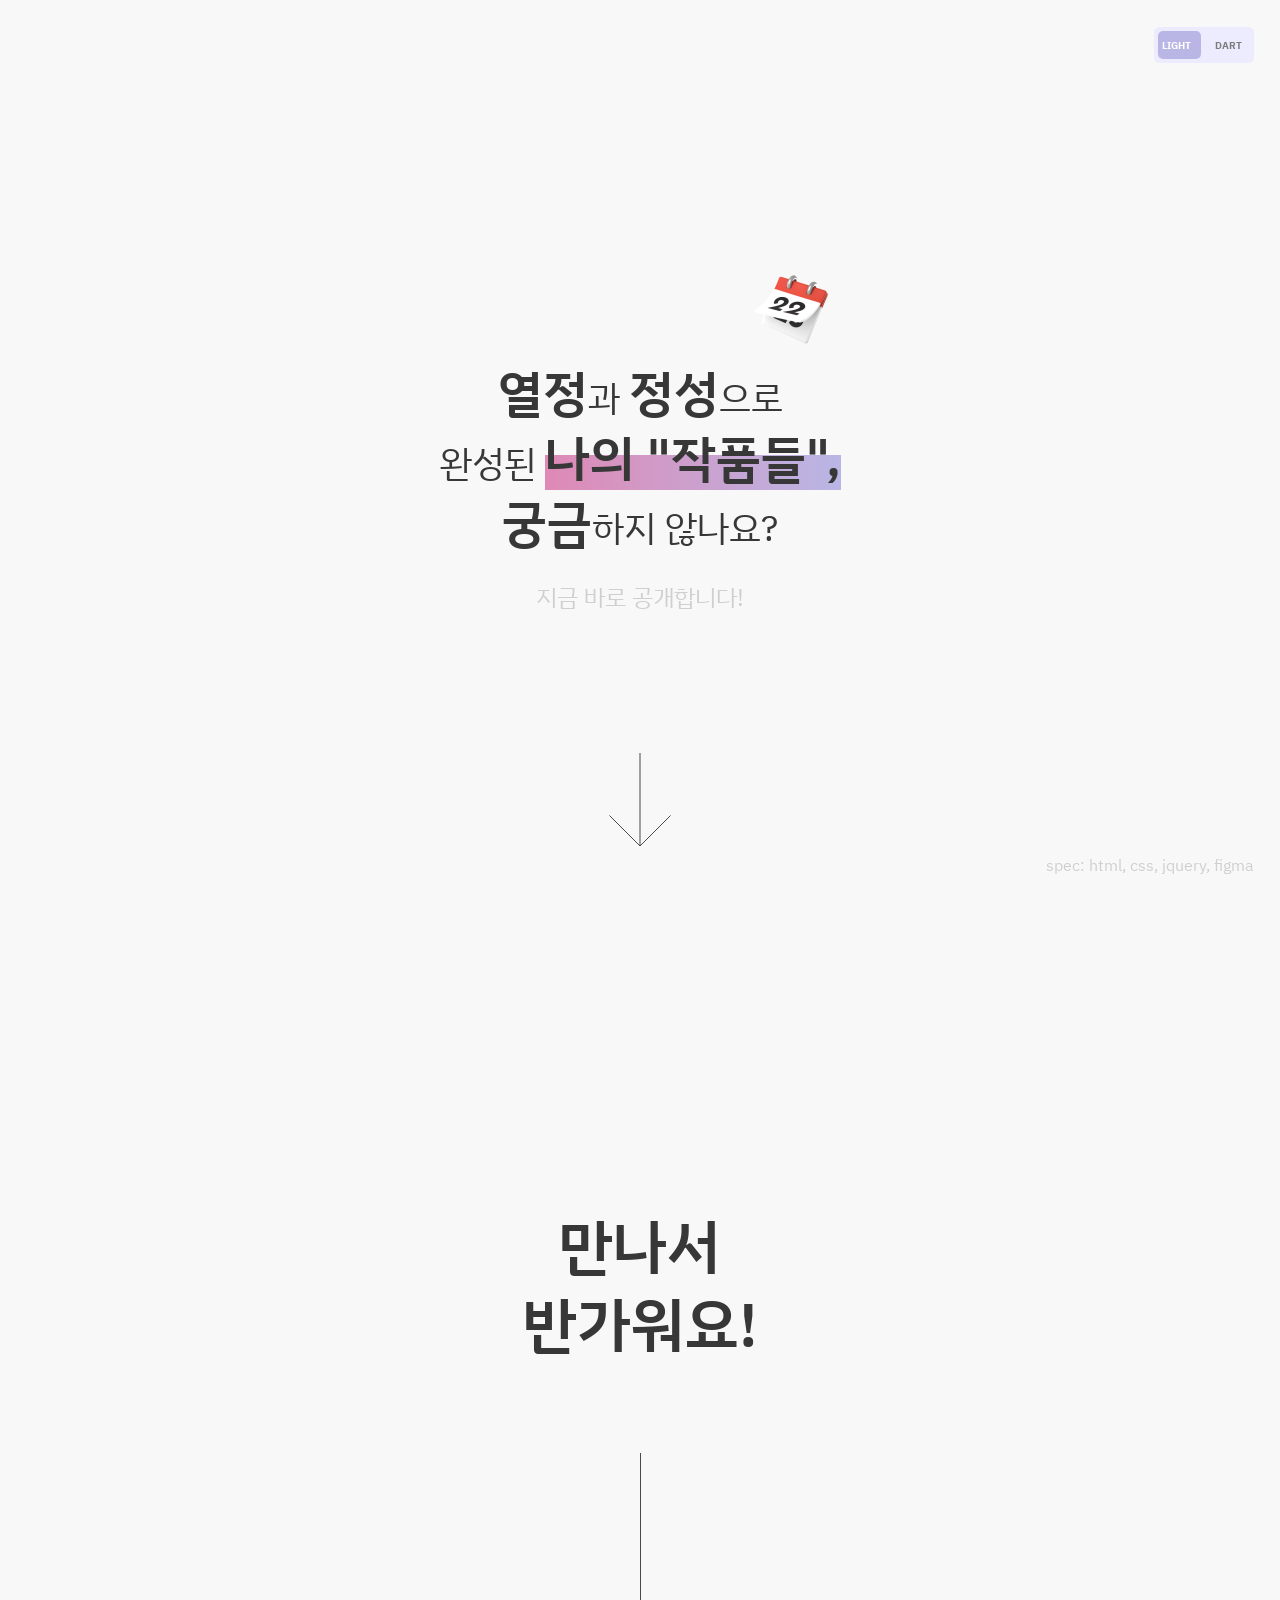
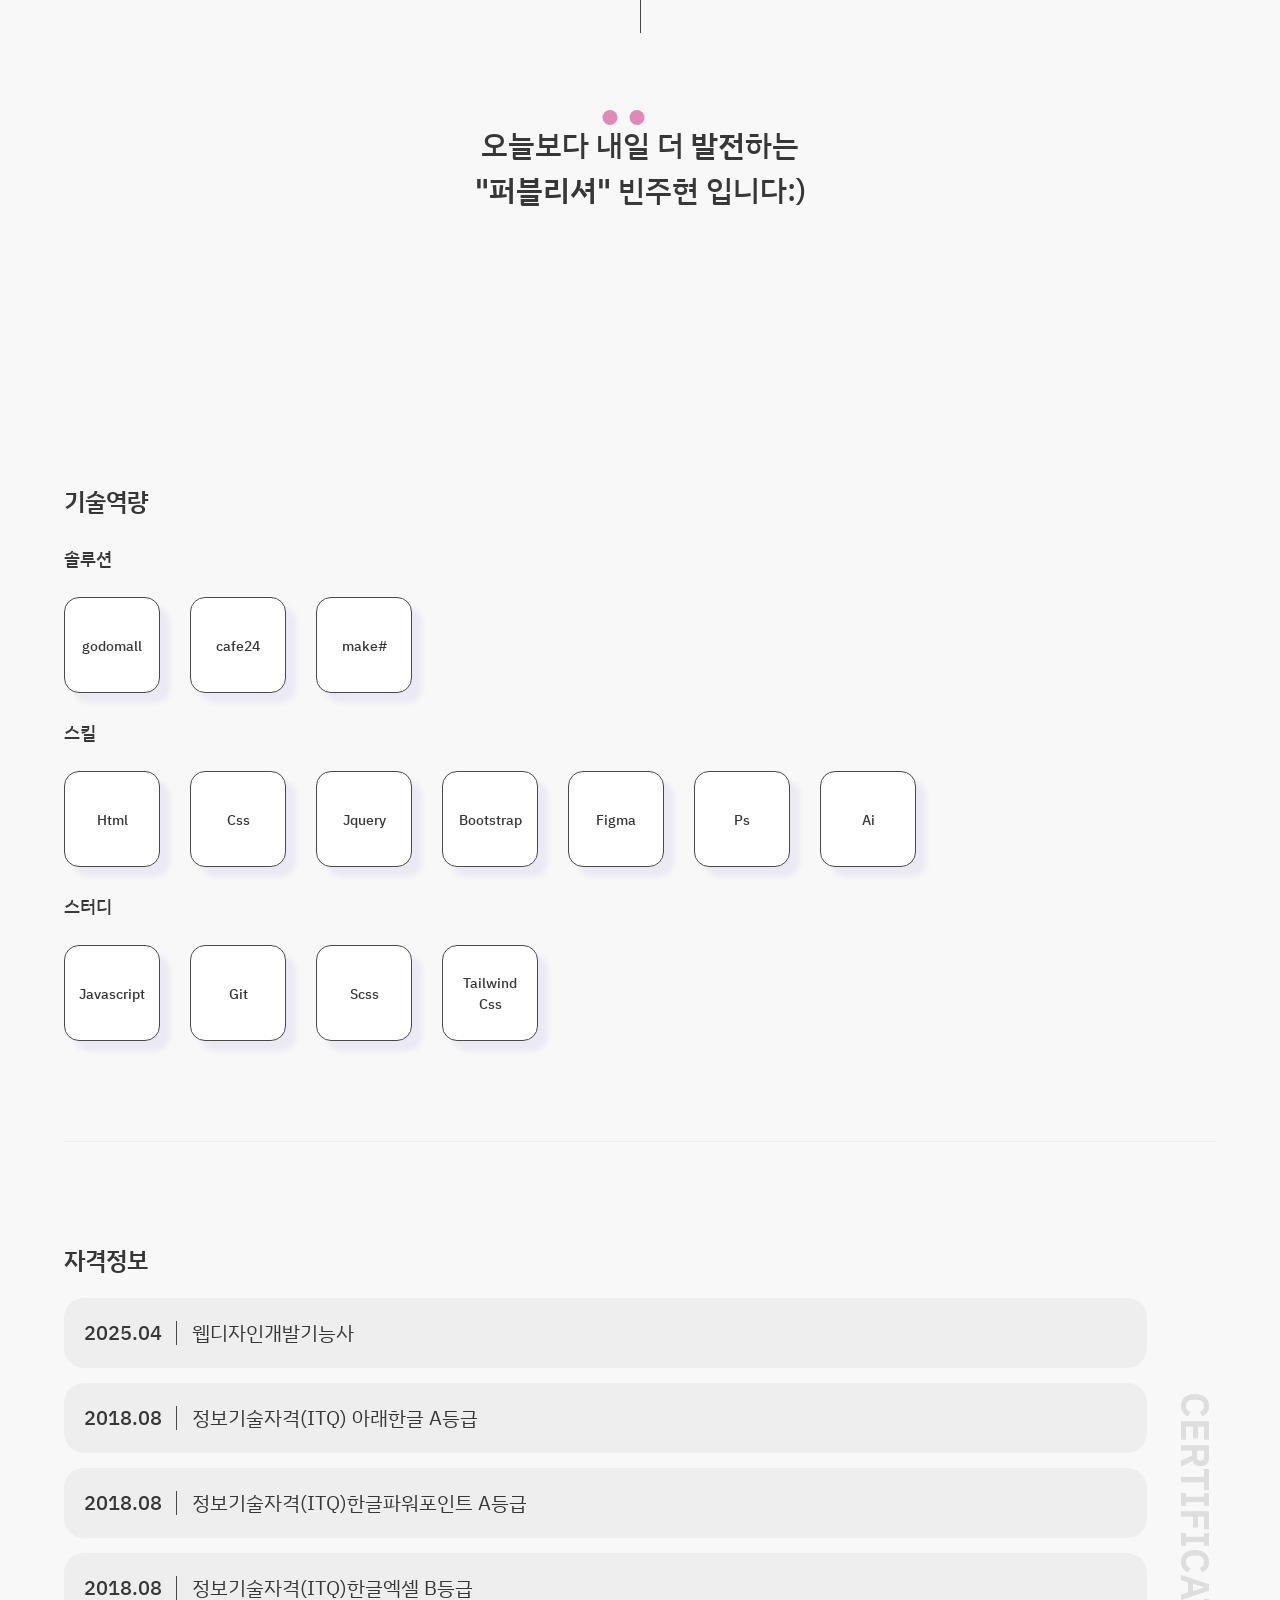
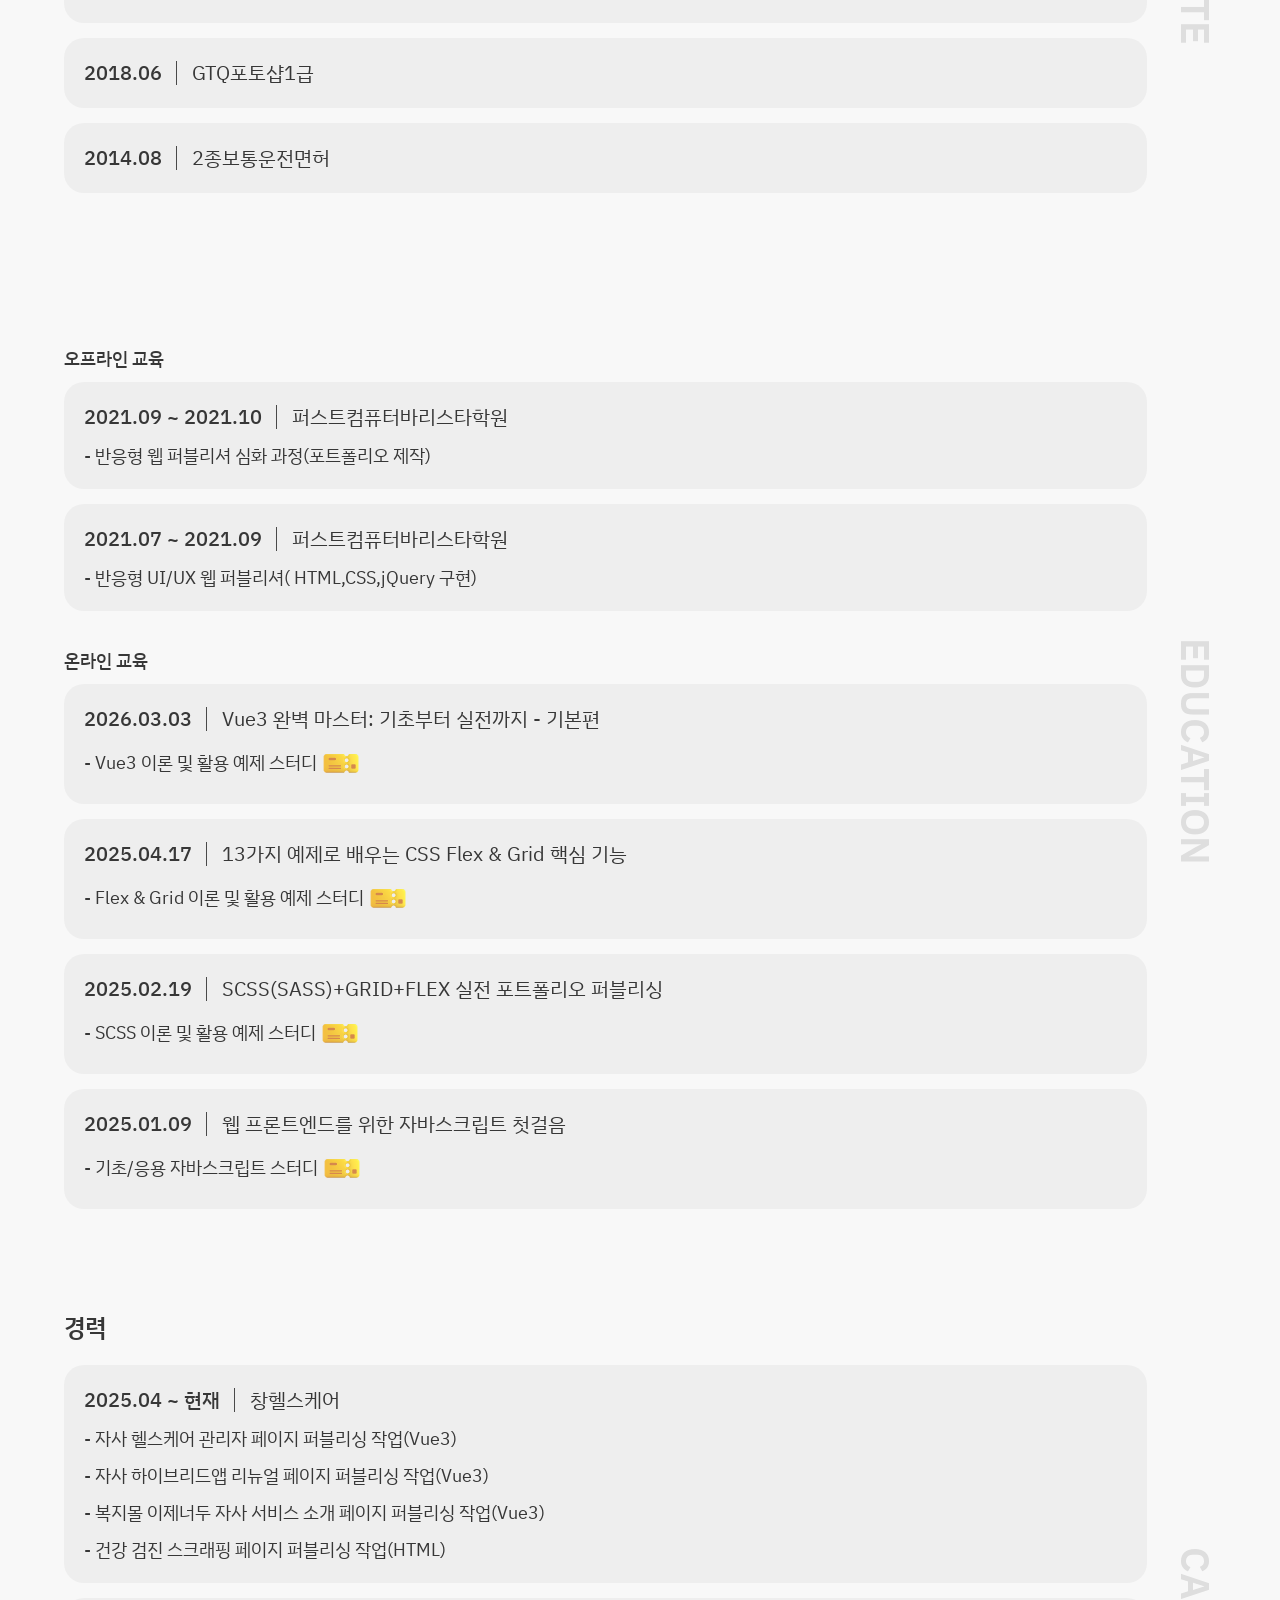
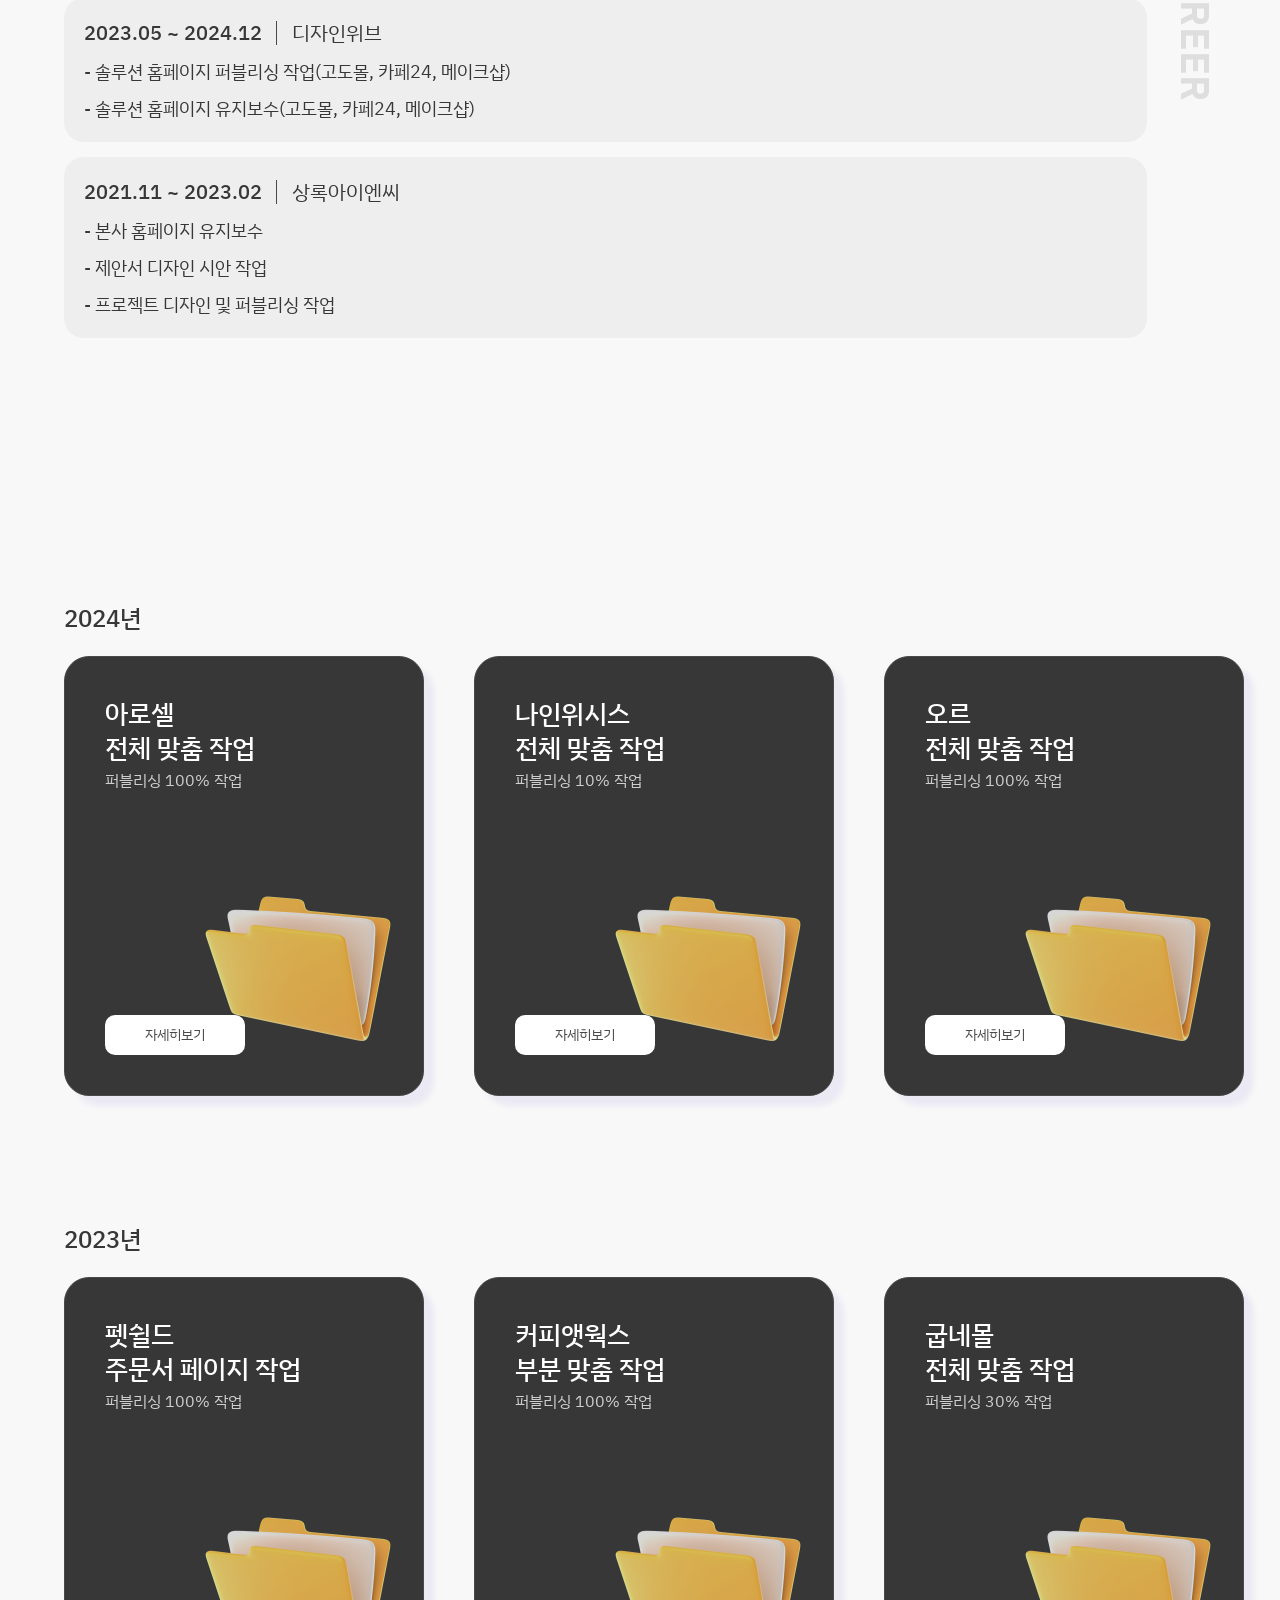
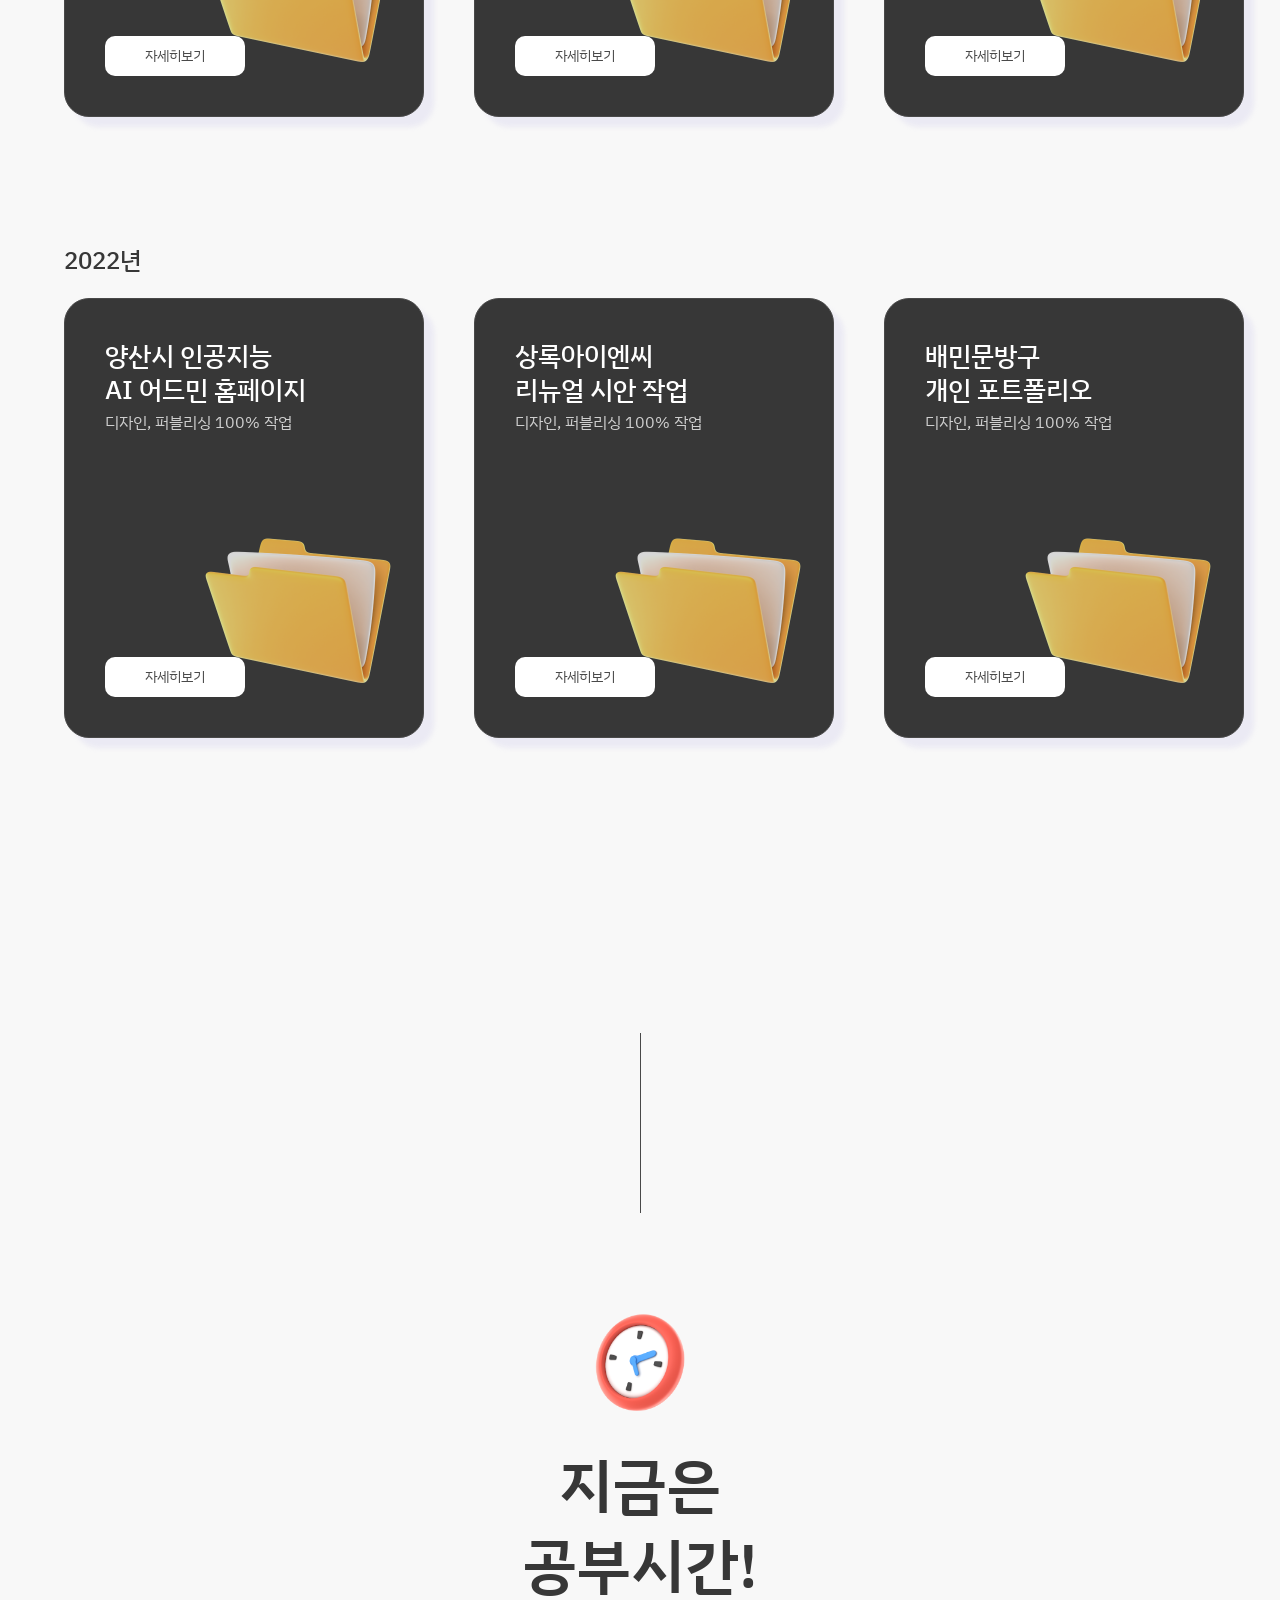
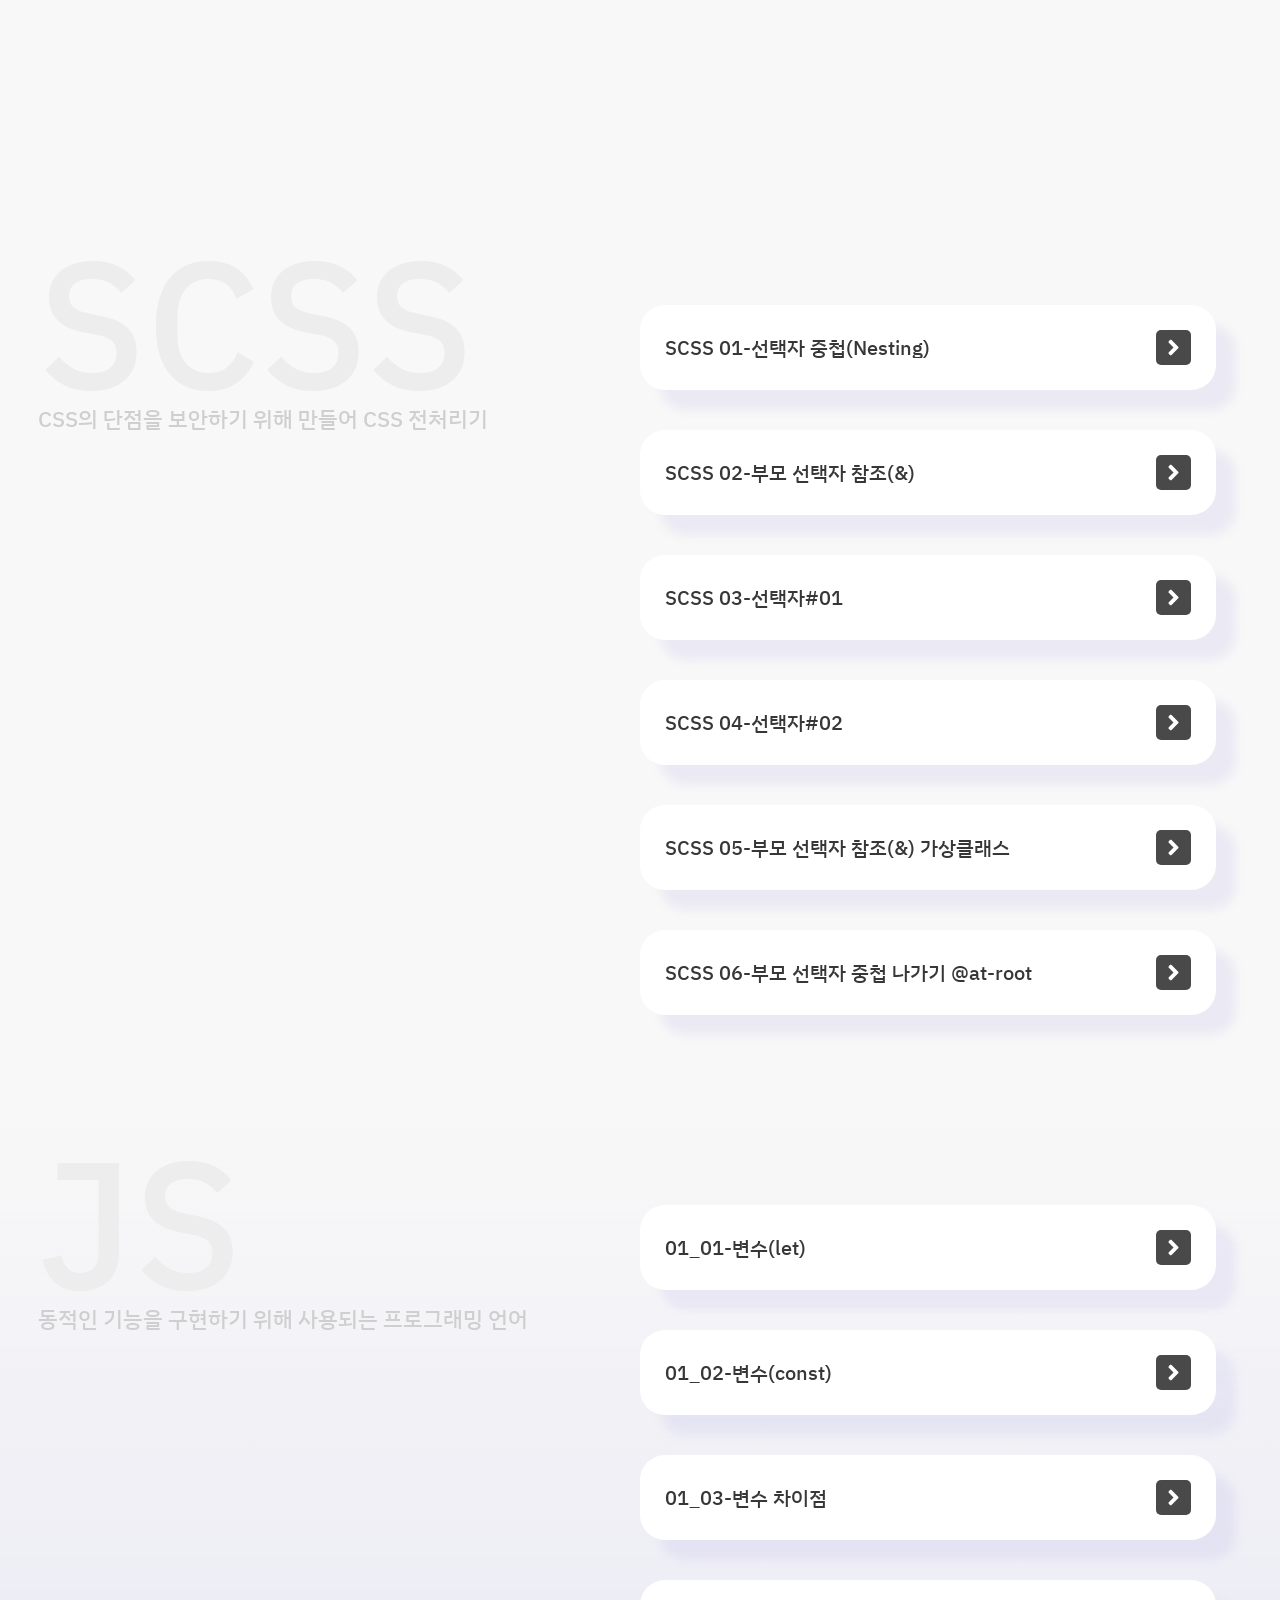
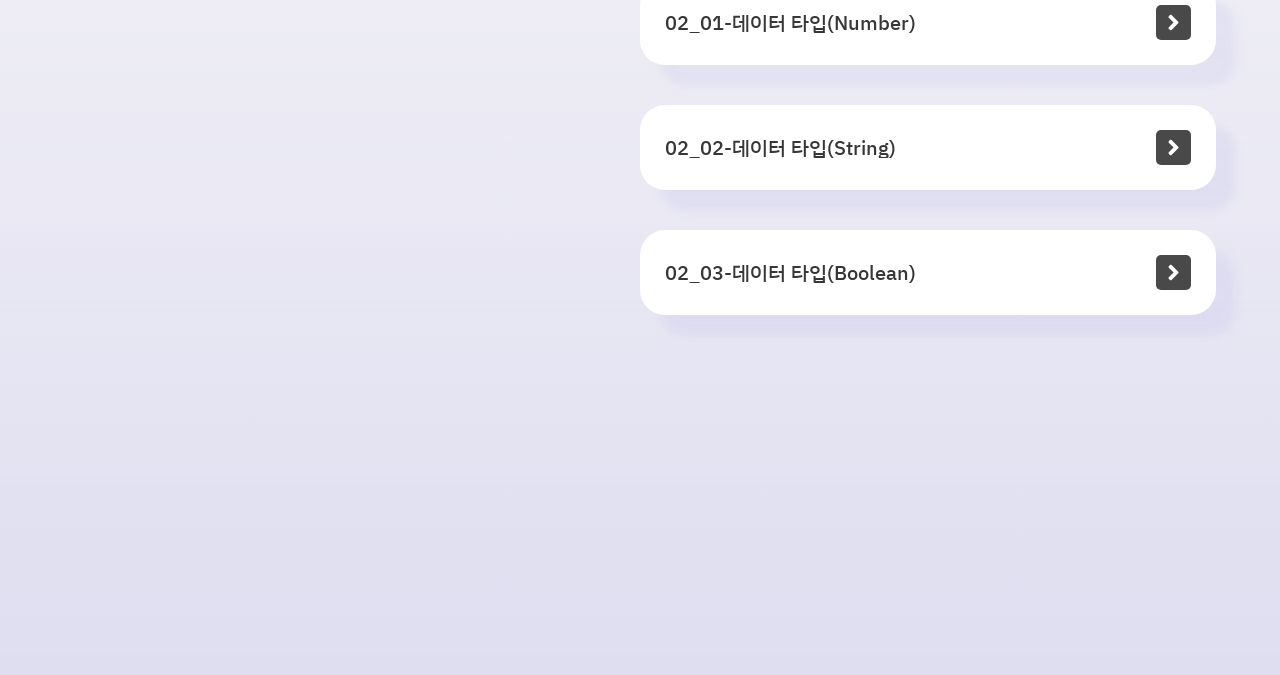
==== index.html @ eaa74426 "커밋" ====
<!DOCTYPE html>
<html lang="ko">
<head>
    <meta charset="UTF-8">
    <meta http-equiv="X-UA-Compatible" content="IE=edge">
    <meta name="viewport" content="width=device-width, initial-scale=1.0">
    <title>포트폴리오</title>
    <link rel="stylesheet" href="css/common.css">
    <link rel="stylesheet" href="css/main.css">
    <link href="https://fonts.googleapis.com/css2?family=IBM+Plex+Sans+KR:wght@100;200;300;400;500;600;700&display=swap" rel="stylesheet">
    <link href="https://unpkg.com/aos@2.3.1/dist/aos.css" rel="stylesheet">
    <link rel="stylesheet" href="https://cdn.jsdelivr.net/npm/swiper@11/swiper-bundle.min.css"/>
    <script src="https://ajax.googleapis.com/ajax/libs/jquery/3.6.0/jquery.min.js"></script>
    <script src="https://unpkg.com/aos@2.3.1/dist/aos.js"></script>
    <script src="https://cdn.jsdelivr.net/npm/swiper@11/swiper-bundle.min.js"></script>
    <script src="js/common.js"></script>
    <script src="js/main.js"></script>
</head>
<body>

    <!-- day&night -->
    <div class="button-cover">
        <div class="button b2" id="button-10">
        <input type="checkbox" class="checkbox" id="lightCheck"/>
        <div class="knobs">
            <span>LIGHT</span>
        </div>
        <div class="layer"></div>
        </div>
    </div>
    <!-- // day&night -->

    <p class="spec_info">spec: html, css, jquery, figma</p>

    <!-- cnt01 -->
    <div class="cnt01_wrap wd1600">
        <div class="cnt_header" data-aos="fade-up" data-aos-duration="1400">
            <h2>
                <span>열정</span>과 <span>정성</span>으로
                <br>
                완성된 <span class="underbar">나의 "작품들",</span>
                <br>
                <span>궁금</span>하지 않나요?
            </h2>

            <p>지금 바로 공개합니다!</p>
        </div>

        <img src="img/arrow_down_black.svg" alt="">

        <ul class="keyword_wrap">
            <li class="keyword_list idea">
                <img class="list_img" src="img/idea_img.svg" alt="키워드 이미지">
                <span>#아이디어뱅크</span>
            </li>

            <li class="keyword_list passion">
                <img class="list_img" src="img/passion_img.svg" alt="키워드 이미지">
                <span>#열정</span>
            </li>

            <li class="keyword_list trendy">
                <img class="list_img" src="img/trendy_img.svg" alt="키워드 이미지">
                <span>#트렌디</span>
            </li>

            <li class="keyword_list harmony">
                <img class="list_img" src="img/harmony_img.svg" alt="키워드 이미지">
                <span>#화합</span>
            </li>

            <li class="keyword_list positive">
                <img class="list_img" src="img/positive_img.svg" alt="키워드 이미지">
                <span>#긍정</span>
            </li>

            <li class="keyword_list communication">
                <img class="list_img" src="img/communication_img.svg" alt="키워드 이미지">
                <span>#소통</span>
            </li>

            <li class="keyword_list challenge">
                <img class="list_img" src="img/challenge_img.svg" alt="키워드 이미지">
                <span>#도전</span>
            </li>
        </ul>
    </div>
    <!-- // cnt01 -->

    <!-- cnt02 -->
    <div class="cnt02_wrap wd1600">
        <div class="cnt_section01 textCenter" data-aos="fade-up" data-aos-duration="1600">
            <p>만나서</p>
            <p>반가워요!</p>
        </div>

        <div class="line marginAuto"></div>

        <div class="cnt_section02 textCenter" data-aos="fade-up" data-aos-duration="1600">
            <p>오늘보다 <span class="pointDot">내</span><span class="pointDot">일</span> 더 <span class="fw600">발전</span>하는</p>
            <p><span class="fw600 underbar">"퍼블리셔"</span> 빈주현 입니다:)</p>
        </div>
    </div>
    <!-- // cnt02 -->

    <!-- cnt03 -->
    <div class="cnt03_wrap wd1600" id="cate01">
        <div class="cnt_section01" data-aos="fade-up" data-aos-duration="1600">
            <div class="cnt_header" data-aos="fade-right" data-aos-duration="1400">
                <span>기술역량</span>
            </div>

            <ul class="cnt_section">
                <li class="sec_title">솔루션</li>

                <li class="cnt_article">
                    <div class="cnt_left">
                        <div class="logo small01">godomall</div>
                    </div>
                </li>

                <li class="cnt_article">
                    <div class="cnt_left">
                        <div class="logo small01">cafe24</div>
                    </div>
                </li>

                <li class="cnt_article">
                    <div class="cnt_left">
                        <div class="logo small01">make#</div>
                    </div>
                </li>
            </ul>

            <ul class="cnt_section">
                <li class="sec_title">스킬</li>

                <li class="cnt_article">
                    <div class="cnt_left">
                        <div class="logo small01">Html</div>
                    </div>
                </li>

                <li class="cnt_article">
                    <div class="cnt_left">
                        <div class="logo small01">Css</div>
                    </div>
                </li>

                <li class="cnt_article">
                    <div class="cnt_left">
                        <div class="logo small01">Jquery</div>
                    </div>
                </li>

                <li class="cnt_article">
                    <div class="cnt_left">
                        <div class="logo small01">Bootstrap</div>
                    </div>
                </li>

                <li class="cnt_article">
                    <div class="cnt_left">
                        <div class="logo small01">Figma</div>
                    </div>
                </li>

                <li class="cnt_article">
                    <div class="cnt_left">
                        <div class="logo small01">Ps</div>
                    </div>
                </li>

                <li class="cnt_article">
                    <div class="cnt_left">
                        <div class="logo small01">Ai</div>
                    </div>
                </li>
            </ul>

            <ul class="cnt_section">
                <li class="sec_title">스터디</li>

                <li class="cnt_article">
                    <div class="cnt_left">
                        <div class="logo small01">Javascript</div>
                    </div>
                </li>

                <li class="cnt_article">
                    <div class="cnt_left">
                        <div class="logo small01">Git</div>
                    </div>
                </li>

                <li class="cnt_article">
                    <div class="cnt_left">
                        <div class="logo small01">Scss</div>
                    </div>
                </li>

                <li class="cnt_article">
                    <div class="cnt_left">
                        <div class="logo small01">Tailwind<br>Css</div>
                    </div>
                </li>
            </ul>
        </div>

        <div class="cnt_section02" data-aos="fade-up" data-aos-duration="1600">
            <div class="cnt_header" data-aos="fade-right" data-aos-duration="1400">
                <span class="pointDot">자</span><span class="pointDot">격</span><span class="pointDot">정</span><span class="pointDot">보</span>
            </div>

            <ul class="cnt_section">
                <li class="info_list">
                    <span class="date">2025.04</span>
                    <span class="text">웹디자인개발기능사</span>
                </li>

                <li class="info_list">
                    <span class="date">2018.08</span>
                    <span class="text">정보기술자격(ITQ) 아래한글 A등급</span>
                </li>

                <li class="info_list">
                    <span class="date">2018.08</span>
                    <span class="text">정보기술자격(ITQ)한글파워포인트 A등급</span>
                </li>

                <li class="info_list">
                    <span class="date">2018.08</span>
                    <span class="text">정보기술자격(ITQ)한글엑셀 B등급</span>
                </li>

                <li class="info_list">
                    <span class="date">2018.06</span>
                    <span class="text">GTQ포토샵1급</span>
                </li>

                <li class="info_list">
                    <span class="date">2014.08</span>
                    <span class="text">2종보통운전면허</span>
                </li>
        </div>

        <div class="cnt_section03" data-aos="fade-up" data-aos-duration="1600">
            <div class="cnt_header" data-aos="fade-right" data-aos-duration="1400">
                <span class="pointDot">교</span><span class="pointDot">육</span>
            </div>

            <ul class="cnt_section">
                <li class="info_title">오프라인 교육</li>

                <li class="info_list">
                    <span class="date">2021.09 ~ 2021.10</span>
                    <span class="text">퍼스트컴퓨터바리스타학원</span>
                    <span class="info">- 반응형 웹 퍼블리셔 심화 과정(포트폴리오 제작)</span>
                </li>

                <li class="info_list">
                    <span class="date">2021.07 ~ 2021.09</span>
                    <span class="text">퍼스트컴퓨터바리스타학원</span>
                    <span class="info">- 반응형 UI/UX 웹 퍼블리셔( HTML,CSS,jQuery 구현)</span>
                </li>
            </ul>

            <ul class="cnt_section">
                <li class="info_title">온라인 교육</li>

                <li class="info_list">
                    <span class="date">2026.03.03</span>
                    <span class="text">Vue3 완벽 마스터: 기초부터 실전까지 - 기본편</span>
                    <span class="info">- Vue3 이론 및 활용 예제 스터디 <i class="certicate pdfLink" data-url="pdf/vue3_basic.pdf"><img src="img/icon_ticket.png" alt="수료증 아이콘"></i></span>
                </li>

                <li class="info_list">
                    <span class="date">2025.04.17</span>
                    <span class="text">13가지 예제로 배우는 CSS Flex & Grid 핵심 기능</span>
                    <span class="info">- Flex & Grid 이론 및 활용 예제 스터디 <i class="certicate pdfLink" data-url="pdf/flexGrid.pdf"><img src="img/icon_ticket.png" alt="수료증 아이콘"></i></span>
                </li>
                
                <li class="info_list">
                    <span class="date">2025.02.19</span>
                    <span class="text">SCSS(SASS)+GRID+FLEX 실전 포트폴리오 퍼블리싱</span>
                    <span class="info">- SCSS 이론 및 활용 예제 스터디 <i class="certicate pdfLink" data-url="pdf/scss.pdf"><img src="img/icon_ticket.png" alt="수료증 아이콘"></i></span>
                </li>

                <li class="info_list">
                    <span class="date">2025.01.09</span>
                    <span class="text">웹 프론트엔드를 위한 자바스크립트 첫걸음</span>
                    <span class="info">- 기초/응용 자바스크립트 스터디 <i class="certicate pdfLink" data-url="pdf/js.pdf"><img src="img/icon_ticket.png" alt="수료증 아이콘"></i></span>
                </li>
            </ul>
        </div>

        <div class="cnt_section04" data-aos="fade-up" data-aos-duration="1600">
            <div class="cnt_header" data-aos="fade-right" data-aos-duration="1400">
                <span class="pointDot">경</span><span class="pointDot">력</span>
            </div>

            <ul class="cnt_section">
                <li class="info_list">
                    <span class="date">2025.04 ~ 현재</span>
                    <span class="text">창헬스케어</span>
                    <span class="info">- 자사 헬스케어 관리자 페이지 퍼블리싱 작업(Vue3)</span>
                    <span class="info">- 자사 하이브리드앱 리뉴얼 페이지 퍼블리싱 작업(Vue3)</span>
                    <span class="info">- 복지몰 이제너두 자사 서비스 소개 페이지 퍼블리싱 작업(Vue3)</span>
                    <span class="info">- 건강 검진 스크래핑 페이지 퍼블리싱 작업(HTML)</span>
                </li>

                <li class="info_list">
                    <span class="date">2023.05 ~ 2024.12</span>
                    <span class="text">디자인위브</span>
                    <span class="info">- 솔루션 홈페이지 퍼블리싱 작업(고도몰, 카페24, 메이크샵)</span>
                    <span class="info">- 솔루션 홈페이지 유지보수(고도몰, 카페24, 메이크샵)</span>
                </li>

                <li class="info_list">
                    <span class="date">2021.11 ~ 2023.02</span>
                    <span class="text">상록아이엔씨</span>
                    <span class="info">- 본사 홈페이지 유지보수</span>
                    <span class="info">- 제안서 디자인 시안 작업</span>
                    <span class="info">- 프로젝트 디자인 및 퍼블리싱 작업</span>
                </li>
            </ul>
        </div>
    </div>
    <!-- // cnt03 -->

    <!-- cnt04 -->
    <div class="cnt04_wrap" id="cate02">
        <div class="cnt_header wd1600" data-aos="fade-right" data-aos-duration="1400">
            <p><span class="underbar">포트폴리오</span> 리스트</p>
            <p>퍼블리싱&디자인 작업한 개인 포트폴리오 및 회사 작업물 입니다.</p>
        </div>

        <div class="cnt_section">
            <div class="cnt_article article03" data-aos="fade-up" data-aos-duration="1600">
                <p class="article_title">2024년</p>

                <div class="article_cnt">
                    <div class="swiper mySwiper">
                        <div class="swiper-wrapper">
                            <div class="cnt_list swiper-slide">
                                <div class="cnt_top">
                                    <p class="cnt_title">
                                        아로셀
                                        <br>
                                        전체 맞춤 작업
                                    </p>
                                    <p class="cnt_subTitle">퍼블리싱 100% 작업</p>
                                </div> 
    
                                <div class="cnt_bottom">
                                    <a href="project2024/project01.html" class="moreBtn">자세히보기</a>
                                </div> 
                            </div>
    
                            <div class="cnt_list swiper-slide">
                                <div class="cnt_top">
                                    <p class="cnt_title">
                                        나인위시스
                                        <br>
                                        전체 맞춤 작업
                                    </p>
                                    <p class="cnt_subTitle">퍼블리싱 10% 작업</p>
                                </div> 
    
                                <div class="cnt_bottom">
                                    <a href="project2024/project02.html" class="moreBtn">자세히보기</a>
                                </div> 
                            </div>

                            <div class="cnt_list swiper-slide">
                                <div class="cnt_top">
                                    <p class="cnt_title">
                                        오르
                                        <br>
                                        전체 맞춤 작업
                                    </p>
                                    <p class="cnt_subTitle">퍼블리싱 100% 작업</p>
                                </div> 
    
                                <div class="cnt_bottom">
                                    <a href="project2024/project03.html" class="moreBtn">자세히보기</a>
                                </div> 
                            </div>

                            <div class="cnt_list swiper-slide">
                                <div class="cnt_top">
                                    <p class="cnt_title">
                                        버즈비
                                        <br>
                                        부분 맞춤 작업
                                    </p>
                                    <p class="cnt_subTitle">퍼블리싱 100% 작업</p>
                                </div> 
    
                                <div class="cnt_bottom">
                                    <a href="project2024/project04.html" class="moreBtn">자세히보기</a>
                                </div> 
                            </div>

                            <div class="cnt_list swiper-slide">
                                <div class="cnt_top">
                                    <p class="cnt_title">
                                        토리든
                                        <br>
                                        코드 이전 및 수정 작업
                                    </p>
                                    <p class="cnt_subTitle">퍼블리싱 100% 작업</p>
                                </div> 
    
                                <div class="cnt_bottom">
                                    <a href="project2024/project05.html" class="moreBtn">자세히보기</a>
                                </div> 
                            </div>
                        </div>
                    </div>

                    <div class="swiper-pagination"></div>
                </div>
            </div>

            <div class="cnt_article article02" data-aos="fade-up" data-aos-duration="1600">
                <p class="article_title">2023년</p>

                <div class="article_cnt">
                    <div class="swiper mySwiper">
                        <div class="swiper-wrapper">
                            <div class="cnt_list swiper-slide">
                                <div class="cnt_top">
                                    <p class="cnt_title">
                                        펫쉴드
                                        <br>
                                        주문서 페이지 작업
                                    </p>
                                    <p class="cnt_subTitle">퍼블리싱 100% 작업</p>
                                </div> 
    
                                <div class="cnt_bottom">
                                    <a href="project2023/project01.html" class="moreBtn">자세히보기</a>
                                </div> 
                            </div>

                            <div class="cnt_list swiper-slide">
                                <div class="cnt_top">
                                    <p class="cnt_title">
                                        커피앳웍스
                                        <br>
                                        부분 맞춤 작업
                                    </p>
                                    <p class="cnt_subTitle">퍼블리싱 100% 작업</p>
                                </div> 
    
                                <div class="cnt_bottom">
                                    <a href="project2023/project02.html" class="moreBtn">자세히보기</a>
                                </div> 
                            </div>
    
                            <div class="cnt_list swiper-slide">
                                <div class="cnt_top">
                                    <p class="cnt_title">
                                        굽네몰
                                        <br>
                                        전체 맞춤 작업
                                    </p>
                                    <p class="cnt_subTitle">퍼블리싱 30% 작업</p>
                                </div> 
    
                                <div class="cnt_bottom">
                                    <a href="project2023/project03.html" class="moreBtn">자세히보기</a>
                                </div> 
                            </div>

                            <div class="cnt_list swiper-slide">
                                <div class="cnt_top">
                                    <p class="cnt_title">
                                        밀크바오밥
                                        <br>
                                        전체 맞춤 작업
                                    </p>
                                    <p class="cnt_subTitle">퍼블리싱 15% 작업</p>
                                </div> 
    
                                <div class="cnt_bottom">
                                    <a href="project2023/project04.html" class="moreBtn">자세히보기</a>
                                </div> 
                            </div>
    
                            <div class="cnt_list swiper-slide">
                                <div class="cnt_top">
                                    <p class="cnt_title">
                                        라프리마몰
                                        <br>
                                        부분 리뉴얼 작업
                                    </p>
                                    <p class="cnt_subTitle">퍼블리싱 100% 작업</p>
                                </div> 
    
                                <div class="cnt_bottom">
                                    <a href="project2023/project05.html" class="moreBtn">자세히보기</a>
                                </div> 
                            </div>
                        </div>
                    </div>

                    <div class="swiper-pagination"></div>
                </div>
            </div>

            <div class="cnt_article article01" data-aos="fade-up" data-aos-duration="1600">
                <p class="article_title">2022년</p>

                <div class="article_cnt">
                    <div class="swiper mySwiper">
                        <div class="swiper-wrapper">
                            <div class="cnt_list swiper-slide">
                                <div class="cnt_top">
                                    <p class="cnt_title">
                                        양산시 인공지능
                                        <br>
                                        AI 어드민 홈페이지
                                    </p>
                                    <p class="cnt_subTitle">디자인, 퍼블리싱 100% 작업</p>
                                </div> 
    
                                <div class="cnt_bottom">
                                    <a href="project2022/project01.html" class="moreBtn">자세히보기</a>
                                </div> 
                            </div>
    
                            <div class="cnt_list swiper-slide">
                                <div class="cnt_top">
                                    <p class="cnt_title">
                                        상록아이엔씨
                                        <br>
                                        리뉴얼 시안 작업
                                    </p>
                                    <p class="cnt_subTitle">디자인, 퍼블리싱 100% 작업</p>
                                </div> 
    
                                <div class="cnt_bottom">
                                    <a href="project2022/project02.html" class="moreBtn">자세히보기</a>
                                </div> 
                            </div>
    
                            <div class="cnt_list swiper-slide">
                                <div class="cnt_top">
                                    <p class="cnt_title">
                                        배민문방구
                                        <br>
                                        개인 포트폴리오
                                    </p>
                                    <p class="cnt_subTitle">디자인, 퍼블리싱 100% 작업</p>
                                </div> 
    
                                <div class="cnt_bottom">
                                    <a href="project2022/project03.html" class="moreBtn">자세히보기</a>
                                </div> 
                            </div>
    
                            <div class="cnt_list swiper-slide">
                                <div class="cnt_top">
                                    <p class="cnt_title">
                                        노트폴리오
                                        <br>
                                        클론 코딩
                                    </p>
                                    <p class="cnt_subTitle">디자인, 퍼블리싱 100% 작업</p>
                                </div> 
    
                                <div class="cnt_bottom">
                                    <a href="project2022/project04.html" class="moreBtn">자세히보기</a>
                                </div> 
                            </div>
    
                            <div class="cnt_list swiper-slide">
                                <div class="cnt_top">
                                    <p class="cnt_title">
                                        하이츠 스토어
                                        <br>
                                        클론 코딩
                                    </p>
                                    <p class="cnt_subTitle">디자인, 퍼블리싱 100% 작업</p>
                                </div> 
    
                                <div class="cnt_bottom">
                                    <a href="project2022/project05.html" class="moreBtn">자세히보기</a>
                                </div> 
                            </div>
                        </div>
                    </div>

                    <div class="swiper-pagination"></div>
                </div>
            </div>
        </div>
    </div>
    <!-- // cnt04 -->

    <!-- cnt05 -->
    <div class="cnt05_wrap">
        <div class="line marginAuto"></div>

        <div class="cnt_header textCenter" data-aos="fade-up" data-aos-duration="1600">
            <img src="img/clock.png" alt="시계 이미지">
            <p>지금은</p>
            <p>공부시간!</p>
        </div>

        <div class="cnt_section cnt_section01 textCenter" id="cate03" data-aos="fade-up" data-aos-duration="1600">
            <ul class="cnt_list wd1600">
                <li>
                    <a href="https://aerial-sail-f57.notion.site/SCSS-01-Nesting-77ac64ecab304016a0408e0202cc292a?pvs=4" class="list_txt"><span>SCSS 01-선택자 중첩(Nesting)</span></a>
                    <a href="https://aerial-sail-f57.notion.site/SCSS-01-Nesting-77ac64ecab304016a0408e0202cc292a?pvs=4" class="list_moreBtn"><img src="img/moreBtn.svg" alt="더보기 버튼"></a>
                    <a href="https://aerial-sail-f57.notion.site/SCSS-01-Nesting-77ac64ecab304016a0408e0202cc292a?pvs=4" class="list_moreBtn dark"><img src="img/moreBtnW.svg" alt="다크모드 더보기 버튼"></a>
                </li>

                <li>
                    <a href="https://aerial-sail-f57.notion.site/SCSS-02-86cba228ca8b4ba1acc4df4cc294643a?pvs=4" class="list_txt"><span>SCSS 02-부모 선택자 참조(&)</span></a>
                    <a href="https://aerial-sail-f57.notion.site/SCSS-02-86cba228ca8b4ba1acc4df4cc294643a?pvs=4" class="list_moreBtn"><img src="img/moreBtn.svg" alt="더보기 버튼"></a>
                    <a href="https://aerial-sail-f57.notion.site/SCSS-02-86cba228ca8b4ba1acc4df4cc294643a?pvs=4" class="list_moreBtn dark"><img src="img/moreBtnW.svg" alt="다크모드 더보기 버튼"></a>
                </li>

                <li>
                    <a href="https://aerial-sail-f57.notion.site/SCSS-03-01-1576b01198ab455f8f52b79fa8fde91a?pvs=4" class="list_txt"><span>SCSS 03-선택자#01</span></a>
                    <a href="https://aerial-sail-f57.notion.site/SCSS-03-01-1576b01198ab455f8f52b79fa8fde91a?pvs=4" class="list_moreBtn"><img src="img/moreBtn.svg" alt="더보기 버튼"></a>
                    <a href="https://aerial-sail-f57.notion.site/SCSS-03-01-1576b01198ab455f8f52b79fa8fde91a?pvs=4" class="list_moreBtn dark"><img src="img/moreBtnW.svg" alt="다크모드 더보기 버튼"></a>
                </li>

                <li>
                    <a href="https://aerial-sail-f57.notion.site/SCSS-04-02-1743d622f2494d9797dfbb9c1316c4aa?pvs=4" class="list_txt"><span>SCSS 04-선택자#02</span></a>
                    <a href="https://aerial-sail-f57.notion.site/SCSS-04-02-1743d622f2494d9797dfbb9c1316c4aa?pvs=4" class="list_moreBtn"><img src="img/moreBtn.svg" alt="더보기 버튼"></a>
                    <a href="https://aerial-sail-f57.notion.site/SCSS-04-02-1743d622f2494d9797dfbb9c1316c4aa?pvs=4" class="list_moreBtn dark"><img src="img/moreBtnW.svg" alt="다크모드 더보기 버튼"></a>
                </li>

                <li>
                    <a href="https://aerial-sail-f57.notion.site/SCSS-05-1e50865c50dc483c82c05223aa5afffc?pvs=4" class="list_txt"><span>SCSS 05-부모 선택자 참조(&) 가상클래스</span></a>
                    <a href="https://aerial-sail-f57.notion.site/SCSS-05-1e50865c50dc483c82c05223aa5afffc?pvs=4" class="list_moreBtn"><img src="img/moreBtn.svg" alt="더보기 버튼"></a>
                    <a href="https://aerial-sail-f57.notion.site/SCSS-05-1e50865c50dc483c82c05223aa5afffc?pvs=4" class="list_moreBtn dark"><img src="img/moreBtnW.svg" alt="다크모드 더보기 버튼"></a>
                </li>

                <li>
                    <a href="https://aerial-sail-f57.notion.site/SCSS-06-at-root-63b386c67dec4fa28968af780b0e381e?pvs=4" class="list_txt"><span>SCSS 06-부모 선택자 중첩 나가기 @at-root</span></a>
                    <a href="https://aerial-sail-f57.notion.site/SCSS-06-at-root-63b386c67dec4fa28968af780b0e381e?pvs=4" class="list_moreBtn"><img src="img/moreBtn.svg" alt="더보기 버튼"></a>
                    <a href="https://aerial-sail-f57.notion.site/SCSS-06-at-root-63b386c67dec4fa28968af780b0e381e?pvs=4" class="list_moreBtn dark"><img src="img/moreBtnW.svg" alt="다크모드 더보기 버튼"></a>
                </li>
            </ul>
        </div>

        <div class="cnt_section cnt_section02 textCenter" data-aos="fade-up" data-aos-duration="1600">
            <ul class="cnt_list wd1600">
                <li>
                    <a href="https://aerial-sail-f57.notion.site/01_01-let-a65cf580e1c043f4bc9779feabaa86b3?pvs=4" class="list_txt"><span>01_01-변수(let)</span></a>
                    <a href="https://aerial-sail-f57.notion.site/01_01-let-a65cf580e1c043f4bc9779feabaa86b3?pvs=4" class="list_moreBtn"><img src="img/moreBtn.svg" alt="더보기 버튼"></a>
                    <a href="https://aerial-sail-f57.notion.site/01_01-let-a65cf580e1c043f4bc9779feabaa86b3?pvs=4" class="list_moreBtn dark"><img src="img/moreBtnW.svg" alt="다크모드 더보기 버튼"></a>
                </li>

                <li>
                    <a href="https://aerial-sail-f57.notion.site/01_02-const-17ad2222ebcc801ca85fe4a1722ca300?pvs=4" class="list_txt"><span>01_02-변수(const)</span></a>
                    <a href="https://aerial-sail-f57.notion.site/01_02-const-17ad2222ebcc801ca85fe4a1722ca300?pvs=4" class="list_moreBtn"><img src="img/moreBtn.svg" alt="더보기 버튼"></a>
                    <a href="https://aerial-sail-f57.notion.site/01_02-const-17ad2222ebcc801ca85fe4a1722ca300?pvs=4" class="list_moreBtn dark"><img src="img/moreBtnW.svg" alt="다크모드 더보기 버튼"></a>
                </li>

                <li>
                    <a href="https://aerial-sail-f57.notion.site/01_03-17bd2222ebcc80f2b852c0082a12ac6a?pvs=4" class="list_txt"><span>01_03-변수 차이점</span></a>
                    <a href="https://aerial-sail-f57.notion.site/01_03-17bd2222ebcc80f2b852c0082a12ac6a?pvs=4" class="list_moreBtn"><img src="img/moreBtn.svg" alt="더보기 버튼"></a>
                    <a href="https://aerial-sail-f57.notion.site/01_03-17bd2222ebcc80f2b852c0082a12ac6a?pvs=4" class="list_moreBtn dark"><img src="img/moreBtnW.svg" alt="다크모드 더보기 버튼"></a>
                </li>

                <li>
                    <a href="https://aerial-sail-f57.notion.site/02_01-Number-17dd2222ebcc8065a03dddce5ecdcd59?pvs=4" class="list_txt"><span>02_01-데이터 타입(Number)</span></a>
                    <a href="https://aerial-sail-f57.notion.site/02_01-Number-17dd2222ebcc8065a03dddce5ecdcd59?pvs=4" class="list_moreBtn"><img src="img/moreBtn.svg" alt="더보기 버튼"></a>
                    <a href="https://aerial-sail-f57.notion.site/02_01-Number-17dd2222ebcc8065a03dddce5ecdcd59?pvs=4" class="list_moreBtn dark"><img src="img/moreBtnW.svg" alt="다크모드 더보기 버튼"></a>
                </li>

                <li>
                    <a href="https://aerial-sail-f57.notion.site/02_02-String-17ed2222ebcc8079b64adc757bb17342?pvs=4" class="list_txt"><span>02_02-데이터 타입(String)</span></a>
                    <a href="https://aerial-sail-f57.notion.site/02_02-String-17ed2222ebcc8079b64adc757bb17342?pvs=4" class="list_moreBtn"><img src="img/moreBtn.svg" alt="더보기 버튼"></a>
                    <a href="https://aerial-sail-f57.notion.site/02_02-String-17ed2222ebcc8079b64adc757bb17342?pvs=4" class="list_moreBtn dark"><img src="img/moreBtnW.svg" alt="다크모드 더보기 버튼"></a>
                </li>

                <li>
                    <a href="https://aerial-sail-f57.notion.site/02_03-Boolean-18fd2222ebcc807b9b1dc6e455975c95?pvs=4" class="list_txt"><span>02_03-데이터 타입(Boolean)</span></a>
                    <a href="https://aerial-sail-f57.notion.site/02_03-Boolean-18fd2222ebcc807b9b1dc6e455975c95?pvs=4" class="list_moreBtn"><img src="img/moreBtn.svg" alt="더보기 버튼"></a>
                    <a href="https://aerial-sail-f57.notion.site/02_03-Boolean-18fd2222ebcc807b9b1dc6e455975c95?pvs=4" class="list_moreBtn dark"><img src="img/moreBtnW.svg" alt="다크모드 더보기 버튼"></a>
                </li>
            </ul>
        </div>
    </div>
    <!-- // cnt05 -->

    <!-- quick menu -->
    <ul class="quick" id="quickMenu"></ul>
    <!-- // quick menu -->

    <!-- menuBtn -->
    <!-- <div class="menu_btn"><img src="img/menu.svg" alt="메뉴 버튼"></div> -->
    <!-- <div class="menu_btn dark"><img src="img/menuW.svg" alt="다크모드 메뉴 버튼"></div> -->
    <!-- // menuBtn -->

    <!-- topBtn -->
    <div class="top_btn"><img src="img/topBtn.svg" alt="탑 버튼"></div>
    <div class="top_btn dark"><img src="img/topBtnW.svg" alt="다크모드 탑 버튼"></div>
    <!-- // topBtn -->

    <div class="dim"></div>
</body>
</html>
---- css/common.css ----
@charset "UTF-8";
:root {
  --black01: #494949;
  --black02: #373737;
  --black03: #262626;
  --black04: #4f4f4f;
  --black03Op2: rgba(7, 7, 7, 0.2);
  --gray01: #F8F8F8;
  --gray02: #EDEDED;
  --gray03: #CFCFCF;
  --gray04: #D2D2D2;
  --gray04: #eeeeee;
  --pointColorPink: #DF89B5;
  --pointColorViolet: #B9B6E5;
  --pointColorVioletOp2: rgba(185, 182, 229, 0.2);
  --pointColorVioletOp4: rgba(185, 182, 229, 0.4);
  --pointColorBlue: #B5D1E6;
  --pointColorGreen: #B8DEA4;
  --pointColorOrange: #FFA959;
  --pointColorYellow: #FFC83D;
  --white: #FFFFFF;
  --whiteOp4: rgba(255, 255, 255, 0.4);
  --GraPinkViolet: linear-gradient(90deg, var(--pointColorPink)0%, var(--pointColorViolet)100%);
  --GraBlueGreen: linear-gradient(90deg, var(--pointColorBlue)0%, var(--pointColorGreen)100%);
  --GraOrangeYellow: linear-gradient(90deg, var(--pointColorOrange)0%, var(--pointColorYellow)100%);
}

/* 레이아웃 */
* {
  transition: all 0.1s ease-in-out;
  box-sizing: border-box;
}

::selection {
  background: var(--pointColorViolet);
}

body {
  color: var(--black02);
  font-weight: 500;
  margin: 0;
  padding: 0;
  font-family: "IBM Plex Sans KR", sans-serif;
  line-height: 1;
  background: var(--gray01);
}

p,
span,
div {
  margin: 0;
  padding: 0;
}

ul,
li {
  list-style: none;
  margin: 0;
  padding: 0;
}

a {
  color: var(--black02);
  text-decoration: none;
}

a:hover {
  text-decoration: none;
}

button {
  border: 0;
  background: initial;
  color: var(--black02);
}

h1,
h2,
h3,
h4,
h5,
h6 {
  font-weight: initial;
  margin: 0;
  padding: 0;
}

.wd1600 {
  width: 90%;
  max-width: 1600px;
  margin: 0 auto;
}

.fontBlack01 {
  color: var(--black01);
}

.gray01 {
  color: var(--gay01);
}

.gray02 {
  color: var(--gay02);
}

.gray03 {
  color: var(--gay03);
}

.pointColorPink {
  color: var(--pointColorPink);
}

.pointColorViolet {
  color: var(--pointColorViolet);
}

.pointColorBlue {
  color: var(--pointColorBlue);
}

.pointColorGreen {
  color: var(--pointColorGreen);
}

.pointColorOrange {
  color: var(--pointColorOrange);
}

.pointColorYellow {
  color: var(--pointColorYellow);
}

.bgGraPinkViolet {
  background: var(--GraPinkViolet);
}

.bgGraBlueGreen {
  background: var(--GraBlueGreen);
}

.bgGraOrangeYellow {
  background: var(--GraOrangeYellow);
}

.fw300 {
  font-weight: 300;
}

.fw400 {
  font-weight: 400;
}

.fw500 {
  font-weight: 500;
}

.fw600 {
  font-weight: 600;
}

.fw700 {
  font-weight: 700;
}

.textCenter {
  text-align: center;
}

.marginAuto {
  margin: 0 auto;
}

.hold {
  overflow: hidden;
}

.blank80 {
  height: 80px;
}

.blank100 {
  height: 100px;
}

.blank120 {
  height: 120px;
}

.dn {
  display: none !important;
}

/* // 레이아웃 */
/* quick menu */
.quick {
  position: fixed;
  top: 50%;
  transform: translateY(-50%);
  right: calc((100% - min(90%, 1600px)) / 2);
  display: flex;
  flex-direction: column;
  gap: 20px 0;
  z-index: 10;
  opacity: 0;
  visibility: hidden;
  transition: opacity 0.4s ease-in-out, visibility 0.4s ease-in-out;
}
.quick.on {
  opacity: 1;
  visibility: visible;
}
.quick li {
  flex: 1;
  text-align: right;
}
.quick li::before {
  transition: opacity 0.4s ease-in-out, visibility 0.4s ease-in-out;
  color: var(--white);
  font-size: 14px;
  opacity: 0;
  visibility: hidden;
}
.quick li:hover::before {
  opacity: 1;
  visibility: visible;
}
.quick li.home {
  position: relative;
}
.quick li.home::before {
  content: "홈";
}
.quick li.myself {
  position: relative;
}
.quick li.myself::before {
  content: "자기소개";
  left: -72px;
}
.quick li.image {
  display: none;
}
.quick li.porfolio {
  position: relative;
}
.quick li.porfolio::before {
  content: "포트폴리오";
}
.quick li.study {
  position: relative;
}
.quick li.study::before {
  content: "공부기록";
}
.quick li img {
  width: 60px;
  vertical-align: middle;
}

/* // quick menu */
.spec_info {
  position: fixed;
  bottom: 3vh;
  right: 2vw;
  z-index: 20;
  font-weight: 400;
  color: var(--gray03);
}

.dim {
  position: fixed;
  width: 100%;
  height: 100vh;
  background: rgba(55, 55, 55, 0.3);
  z-index: 9;
  top: 0;
  left: 0;
  opacity: 0;
  visibility: hidden;
  transition: all 0.4s ease-in-out;
}
.dim.on {
  opacity: 1;
  visibility: visible;
}

/* 키프레임 */
/* keyframe */
@keyframes fadeUp {
  0% {
    opacity: 0;
    transform: translateY(40px);
  }
  50% {
    opacity: 1;
    transform: translateY(0);
  }
  100% {
    opacity: 0;
    transform: translateY(-40px);
  }
}
@keyframes slideRight {
  0% {
    opacity: 0;
    width: 0;
  }
  100% {
    opacity: 1;
    width: 100%;
  }
}
@keyframes pot {
  0% {
    transform: translateX(-50%) translateY(0);
  }
  50% {
    transform: translateX(-50%) translateY(-5px);
  }
  100% {
    transform: translateX(-50%) translateY(0);
  }
}
/* // 키프레임 */
/* day&night */
.button-cover {
  position: fixed;
  top: 3vh;
  right: 2vw;
  z-index: 9;
}

.button-cover:before {
  counter-increment: button-counter;
  content: counter(button-counter);
  position: absolute;
  right: 0;
  bottom: 0;
  color: #d7e3e3;
  font-size: 12px;
  line-height: 1;
  padding: 5px;
}

.button-cover .knobs,
.button-cover .layer {
  position: absolute;
  top: 0;
  right: 0;
  bottom: 0;
  left: 0;
}

.button-cover .button {
  position: relative;
  top: 50%;
  width: 100px;
  height: 36px;
  overflow: hidden;
}

.button-cover .checkbox {
  position: relative;
  width: 100%;
  height: 100%;
  padding: 0;
  margin: 0;
  opacity: 0;
  z-index: 3;
}

.button-cover .knobs {
  z-index: 2;
}

.button-cover .layer {
  width: 100%;
  background-color: #edecff;
  transition: 0.3s ease all;
  z-index: 1;
  border-radius: 5px;
}

/* Button 10 */
#button-10 .knobs:before,
#button-10 .knobs:after,
#button-10 .knobs span {
  position: absolute;
  top: 4px;
  width: 35px;
  height: 10px;
  font-size: 10px;
  font-weight: bold;
  text-align: center;
  line-height: 1;
  padding: 9px 4px;
  border-radius: 5px;
  transition: 0.3s ease all;
}

#button-10 .knobs:before {
  content: "";
  left: 4px;
  background-color: var(--pointColorViolet);
}

#button-10 .knobs:after {
  content: "DART";
  right: 4px;
  color: #7d7d7d;
}

#button-10 .knobs span {
  display: inline-block;
  left: 4px;
  color: #fff;
  z-index: 1;
}

#button-10 .checkbox:checked + .knobs span {
  color: #4e4e4e;
}

#button-10 .checkbox:checked + .knobs:before {
  left: 52px;
  background: var(--black02);
}

#button-10 .checkbox:checked + .knobs:after {
  color: #fff;
}

#button-10 .checkbox:checked ~ .layer {
  background: var(--gray01);
}

/* // day&night */
/* DARK 모드 */
body.active {
  color: var(--white);
  background: var(--black03);
}
body.active a {
  color: var(--white);
}
body.active button {
  color: var(--white);
}

/* // DARK 모드 */
/* 그룹 선택 */
.cursor, * {
  cursor: url("../img/cursor.png") 2 2, auto;
}

.cursorDark, body.active * {
  cursor: url("../img/cursorW.png") 2 2, auto;
}

.cursorOn {
  cursor: url("../img/cursorOn.png") 2 2, auto;
}

/* // 그룹 선택 */
/* 반응형 : 900, 600px */
@media (max-width: 900px) {
  .button-cover {
    right: 5%;
  }
}
/* 600px */
@media (max-width: 600px) {
  * {
    cursor: default !important;
  }
  .quick {
    transform: initial;
    top: initial;
    bottom: -30%;
  }
  .quick li {
    text-align: center;
  }
  .quick li img {
    width: 30px;
  }
  .quick li.myself::before {
    left: 0;
  }
  .quick li::before {
    opacity: 1;
    visibility: visible;
    left: 0;
    font-size: 10px;
    position: absolute;
    width: 100%;
    text-align: center;
    bottom: 0;
    color: var(--black03Op2);
  }
  .quick li.image {
    width: 80px;
    flex: initial;
    position: relative;
    display: block;
  }
  .quick li.image a {
    position: absolute;
    width: 100%;
    height: 100%;
    left: 0;
    bottom: 30px;
  }
  .quick li.image a img {
    width: 100%;
  }
  .quick.on {
    bottom: 0;
    left: 0;
    width: 100%;
    right: initial;
    flex-direction: row;
    justify-content: center;
    background: var(--white);
    padding: 10px;
    box-sizing: border-box;
    box-shadow: -10px -10px 10px var(--pointColorVioletOp2);
    height: 70px;
    border-top-left-radius: 35px;
    border-top-right-radius: 35px;
  }
  .quick.on::before {
    color: var(--black04);
  }
}
---- css/main.css ----
@charset "UTF-8";

.line {
    width: 1px;
    height: 20vh;
    background: var(--black01);
    margin-top: 10vh;
    margin-bottom: 10vh;
}

/* cnt01 */
.cnt01_wrap {
    display: flex;
    align-items: center;
    justify-content: center;
    padding-top: 40vh;
    position: relative;
    flex-direction: column;
    gap: 16vh 0;
    box-sizing: border-box;
}

.cnt01_wrap .cnt_header {
    text-align: center;
}

.cnt01_wrap .cnt_header::before {
    position: absolute;
    content: "";
    width: 150px;
    height: 150px;
    background: url("../img/calendar.png") no-repeat;
    background-size: 150px auto;
    display: block;
    top: -150px;
    right: 0;
}

.cnt01_wrap .cnt_header h2 {
    font-size: 50px;
    line-height: 130%;
    font-size: 50px;
}

.cnt01_wrap .cnt_header h2 span {
    font-size: 70px;
    font-weight: 600;
    line-height: 130%;
    display: inline-block;
}

.cnt01_wrap .cnt_header h2 span.underbar {
    position: relative;
}

.cnt01_wrap .cnt_header h2 span.underbar::after {
    position: absolute;
    width: 105%;
    height: 45px;
    content: "";
    background: var(--GraPinkViolet);
    display: block;
    bottom: 0;
    z-index: -1;
    opacity: 0;
    animation: slideRight 3s ease-in-out forwards;
}

.cnt01_wrap .cnt_header>p {
    font-size: 40px;
    font-weight: 400;
    color: var(--gray03);
    margin-top: 30px;
}

.keyword_wrap {
    position: absolute;
    width: 100%;
    top: 0;
    left: 0;
}

.keyword_wrap .keyword_list {
    background: var(--whiteOp4);
    padding: 20px 40px;
    box-sizing: border-box;
    border-radius: 25px;
    box-shadow: 20px 20px 10px var(--pointColorVioletOp2);
    display: flex;
    align-items: center;
    justify-content: center;
    gap: 0 20px;
    position: absolute;
    opacity: 0;
    transform: translateY(40px);
    animation: fadeUp 3s ease-in-out forwards infinite;
}

.keyword_wrap .keyword_list.idea {
    top: 10vh;
    right: 10vw;
}

.keyword_wrap .keyword_list.passion {
    top: 15vh;
    left: 0;
    animation-delay: 1s;
}

.keyword_wrap .keyword_list.trendy {
    top: 20vh;
    left: 6vw;
    z-index: 1;
    animation-delay: 1.5s;
}

.keyword_wrap .keyword_list.harmony {
    top: 40vh;
    right: 0;
    animation-delay: 2s;
}

.keyword_wrap .keyword_list.positive {
    top: 70vh;
    right: 15vw;
    z-index: 1;
    animation-delay: 3s;
}

.keyword_wrap .keyword_list.communication {
    top: 76vh;
    right: 20vw;
    animation-delay: 3.5s;
}

.keyword_wrap .keyword_list.challenge {
    top: 80vh;
    left: 10vw;
    animation-delay: 4s;
}

.keyword_wrap .keyword_list span {
    font-size: 30px;
}

/* // cnt01 */
/* cnt02 */
.cnt02_wrap {
    padding-top: 40vh;
    padding-bottom: 30vh;
    box-sizing: border-box;
}

.cnt02_wrap .cnt_section01 p {
    font-weight: 600;
    font-size: 120px;
    line-height: 130%;
}

.cnt02_wrap .cnt_section02 p {
    font-weight: 500;
    font-size: 50px;
    line-height: 150%;
}

.cnt02_wrap .cnt_section02 p .pointDot {
    position: relative;
}

.cnt02_wrap .cnt_section02 p .pointDot:nth-of-type(2)::before {
    animation-delay: 0.5s;
}

.cnt02_wrap .cnt_section02 p .pointDot::before {
    width: 15px;
    height: 15px;
    border-radius: 50%;
    background: var(--pointColorPink);
    position: absolute;
    top: -15px;
    left: 50%;
    transform: translateX(-50%);
    content: "";
    animation: pot 1s ease-in-out infinite;
}

.cnt02_wrap .cnt_section02 p .underbar {
    position: relative;
}

.cnt02_wrap .cnt_section02 p .underbar::after {
    position: absolute;
    width: 105%;
    height: 45px;
    content: "";
    background: var(--GraPinkViolet);
    display: block;
    bottom: 0;
    z-index: -1;
    opacity: 0;
    left: 0;
}

.cnt02_wrap .cnt_section02.aos-animate .underbar::after {
    animation: slideRight 2s ease-in-out forwards;
}

/* // cnt02 */
/* cnt03 */
.cnt03_wrap .cnt_section01 {
    padding-bottom: 120px;
    border-bottom: 1px solid var(--gray04);
    box-sizing: border-box;
}

.cnt03_wrap .cnt_header::before {
    content: "";
    width: 10px;
    height: 30px;
    background: var(--black02);
    display: inline-block;
    vertical-align: sub;
    border-radius: 3px;
    margin-right: 5px;
    display: none;
}

.cnt03_wrap .cnt_header span {
    font-size: 34px;
    font-weight: 600;
    line-height: 150%;
    position: relative;
}

.cnt03_wrap .cnt_header span:nth-of-type(2)::before {
    animation-delay: 0.5s;
}

.cnt03_wrap .cnt_header span::before {
    position: absolute;
    content: "";
    width: 10px;
    height: 10px;
    top: -10px;
    left: 50%;
    transform: translateX(-50%);
    background: var(--pointColorYellow);
    border-radius: 50%;
    animation: pot 1s ease-in-out infinite;
    display: none;
}

.cnt03_wrap .cnt_section {
    margin-top: 30px;
    display: flex;
    flex-wrap: wrap;
    gap: 30px;
}

.cnt03_wrap .cnt_section .sec_title {
    width: 100%;
    font-size: 20px;
}

.cnt03_wrap .cnt_section .cnt_article {
    display: flex;
    gap: 0 15px;
    align-items: center;
}

.cnt03_wrap .cnt_section .cnt_article .cnt_left {
    position: relative;
    width: 96px;
    height: 96px;
    line-height: 1.6rem;
    text-align: center;
    font-size: 40px;
    font-weight: 500;
    box-shadow: 10px 10px 5px var(--pointColorVioletOp2);
    border-radius: 15px;
    background: var(--white);
    overflow: hidden;
    border: 1px solid var(--black01);
}

.cnt03_wrap .cnt_section .cnt_article .cnt_left .logo {
    display: flex;
    align-items: center;
    justify-content: center;
    height: 100%;
}

.cnt03_wrap .cnt_section .cnt_article .cnt_left .logo.small01 {
    font-size: 18px;
    line-height: 150%;
}

.cnt03_wrap .cnt_section .cnt_article .cnt_left .logo.small02 {
    font-size: 25px;
}

.cnt03_wrap .cnt_section .cnt_article .cnt_left .percent {
    position: absolute;
    left: 0;
    top: 100%;
    width: 100%;
    height: 100%;
    font-size: 30px;
    background: var(--black02);
    color: var(--white);
    transition: top 0.4s ease-in-out;
}

.cnt03_wrap .cnt_section .cnt_article .cnt_left:hover .percent {
    top: 0;
}

.cnt03_wrap .cnt_section .cnt_article .cnt_right {
    display: flex;
    gap: 5px 15px;
    flex-direction: column;
    flex: 1;
}

.cnt03_wrap .cnt_section .cnt_article .cnt_right .cnt_top .text {
    font-size: 20px;
    font-weight: 500;
    line-height: 150%;
}

.cnt03_wrap .cnt_section .cnt_article .cnt_right .cnt_bottom {
    display: flex;
    gap: 0 10px;
}

.cnt03_wrap .cnt_section .cnt_article .cnt_right .cnt_bottom .per {
    width: 30px;
    height: 30px;
    background: var(--gray02);
    border-radius: 5px;
    flex: 1;
}

.cnt03_wrap .cnt_section .cnt_article .cnt_right .cnt_bottom .per.include {
    background: var(--black04);
}

.cnt03_wrap .cnt_section .info_title {
    font-size: 20px;
}

.cnt03_wrap .cnt_section .info_list {
    display: flex;
    gap: 0 30px;
    flex-wrap: wrap;
    background: #eee;
    padding: 20px;
    border-radius: 20px;
    width: 94%;
}

.cnt03_wrap .cnt_section .info_list>span {
    font-weight: 500;
    font-size: 26px;
    line-height: 150%;
    position: relative;
}

.cnt03_wrap .cnt_section .info_list>span.date:after {
    position: absolute;
    content: "";
    width: 1px;
    height: 80%;
    background: var(--black01);
    top: 50%;
    right: -15px;
    transform: translateY(-50%);
}

.cnt03_wrap .cnt_section .info_list>span.text {
    font-weight: 400;
}

.cnt03_wrap .cnt_section .info_list>span.info {
    width: 100%;
    margin-top: 10px;
    font-weight: 400;
    font-size: 22px;
}

.cnt03_wrap .cnt_section .info_list>span.info .certicate img {
    width: 40px;
    vertical-align: middle;
    line-height: 0;
    font-size: 0;
}

.cnt03_wrap .cnt_section02 {
    margin-top: 120px;
    position: relative;
}

.cnt03_wrap .cnt_section02 .cnt_section {
    flex-direction: column;
    gap: 15px 0;
}

.cnt03_wrap .cnt_section02:after {
    content: "CERTIFICATE";
    position: absolute;
    font-size: 60px;
    font-weight: 600;
    color: var(--black01);
    top: 50%;
    transform: translateY(-50%);
    right: 0;
    writing-mode: vertical-rl;
    z-index: -1;
    opacity: 0.15;
}

.cnt03_wrap .cnt_section03 {
    margin-top: 120px;
    position: relative;
}

.cnt03_wrap .cnt_section03 .cnt_section {
    flex-direction: column;
    gap: 15px 0;
}

.cnt03_wrap .cnt_section03 .cnt_section:last-of-type {
    margin-top: 40px;
}

.cnt03_wrap .cnt_section03:after {
    content: "EDUCATION";
    position: absolute;
    font-size: 60px;
    font-weight: 600;
    color: var(--black01);
    top: 50%;
    transform: translateY(-50%);
    right: 0;
    writing-mode: vertical-rl;
    z-index: -1;
    opacity: 0.15;
}

.cnt03_wrap .cnt_section04 {
    margin-top: 120px;
    position: relative;
}

.cnt03_wrap .cnt_section04 .cnt_section {
    flex-direction: column;
    gap: 15px 0;
}

.cnt03_wrap .cnt_section04:after {
    content: "CAREER";
    position: absolute;
    font-size: 60px;
    font-weight: 600;
    color: var(--black01);
    top: 50%;
    transform: translateY(-50%);
    right: 0;
    writing-mode: vertical-rl;
    z-index: -1;
    opacity: 0.15;
}

/* // cnt03 */
/* cnt04 */
.cnt04_wrap {
    margin-top: 200px;
}

.cnt04_wrap .cnt_header {
    margin-bottom: 40px;
}

.cnt04_wrap .cnt_header p:nth-of-type(1) {
    font-weight: 500;
    font-size: 40px;
    line-height: 150%;
}

.cnt04_wrap .cnt_header p:nth-of-type(1) .underbar {
    position: relative;
}

.cnt04_wrap .cnt_header p:nth-of-type(1) .underbar::after {
    position: absolute;
    width: 105%;
    height: 25px;
    content: "";
    background: var(--GraPinkViolet);
    display: block;
    bottom: 0;
    z-index: -1;
    opacity: 0;
    left: 0;
}

.cnt04_wrap .cnt_header p:nth-of-type(2) {
    color: var(--gray03);
    font-size: 24px;
    line-height: 150%;
    font-weight: 400;
}

.cnt04_wrap .cnt_header.aos-animate .underbar::after {
    animation: slideRight 3s ease-in-out forwards;
}

.cnt04_wrap .cnt_section {
    margin-left: calc((100% - min(90%, 1600px)) / 2);
}

.cnt04_wrap .cnt_section .article_title {
    font-weight: 500;
    font-size: 30px;
    line-height: 150%;
    position: relative;
    display: inline-block;
}

.cnt04_wrap .cnt_section .article_title::after {
    position: absolute;
    content: "";
    width: 0;
    height: 2px;
    background: var(--black02);
    top: 50%;
    transform: translateY(-50%);
    left: 0;
    transition: width 0.4s ease-in-out;
}

.cnt04_wrap .cnt_section .article_title.on::after {
    width: 100%;
}

.cnt04_wrap .cnt_section .article_cnt {
    margin-top: 20px;
    position: relative;
}

.cnt04_wrap .cnt_section .article_cnt .swiper {
    padding-bottom: 25px;
    padding-right: 30px;
    box-sizing: border-box;
}

.cnt04_wrap .cnt_section .article_cnt .cnt_list {
    border-radius: 25px;
    box-shadow: 20px 20px 10px var(--pointColorVioletOp2);
    padding: 40px;
    box-sizing: border-box;
    width: 400px;
    height: 500px;
    background: var(--whiteOp4);
    position: relative;
    transition: background 0.6s ease-in-out;
    border: 1px solid var(--black01);
}

.cnt04_wrap .cnt_section .article_cnt .cnt_list:after {
    position: absolute;
    background: url("../img/folder.png") no-repeat;
    content: "";
    width: 250px;
    height: 250px;
    right: 0;
    bottom: 0;
    opacity: 0;
    transition: all 0.35s ease-in-out;
    background-size: 250px 250px;
}

.cnt04_wrap .cnt_section .article_cnt .cnt_list .cnt_top {
    position: absolute;
    top: 32%;
    transition: top 0.6s ease-in-out;
}

.cnt04_wrap .cnt_section .article_cnt .cnt_list .cnt_top .cnt_title {
    font-weight: 500;
    font-size: 30px;
    line-height: 130%;
    transition: all 0.35s ease-in-out;
}

.cnt04_wrap .cnt_section .article_cnt .cnt_list .cnt_top .cnt_subTitle {
    font-weight: 400;
    font-size: 20px;
    line-height: 130%;
    color: var(--gray03);
    margin-top: 10px;
    transition: all 0.35s ease-in-out;
}

.cnt04_wrap .cnt_section .article_cnt .cnt_list .cnt_bottom {
    position: absolute;
    bottom: 32%;
    transition: bottom 0.6s ease-in-out;
}

.cnt04_wrap .cnt_section .article_cnt .cnt_list .cnt_bottom .moreBtn {
    display: block;
    width: 200px;
    height: 50px;
    line-height: 50px;
    background: var(--black01);
    color: var(--white);
    font-size: 18px;
    font-weight: 400;
    text-align: center;
    border-radius: 15px;
    position: relative;
    z-index: 1;
    transition: all 0.35s ease-in-out;
    cursor: pointer;
}

.cnt04_wrap .cnt_section .article_cnt .cnt_list:hover {
    background: var(--black02);
    justify-content: space-between;
    cursor: url("../img/cursorWOn.png") 2 2, auto;
}

.cnt04_wrap .cnt_section .article_cnt .cnt_list:hover .cnt_top {
    top: 40px;
}

.cnt04_wrap .cnt_section .article_cnt .cnt_list:hover .cnt_bottom {
    bottom: 40px;
}

.cnt04_wrap .cnt_section .article_cnt .cnt_list:hover::after {
    opacity: 1;
}

.cnt04_wrap .cnt_section .article_cnt .cnt_list:hover .cnt_top {
    cursor: url("../img/cursorWOn.png") 2 2, auto;
}

.cnt04_wrap .cnt_section .article_cnt .cnt_list:hover .cnt_top .cnt_title {
    color: var(--white);
    cursor: url("../img/cursorWOn.png") 2 2, auto;
}

.cnt04_wrap .cnt_section .article_cnt .cnt_list:hover .cnt_top .cnt_subTitle {
    cursor: url("../img/cursorWOn.png") 2 2, auto;
}

.cnt04_wrap .cnt_section .article_cnt .cnt_list:hover .cnt_bottom .moreBtn {
    background: var(--white);
    color: var(--black01);
    cursor: url("../img/cursorOn.png") 2 2, auto;
}

.cnt04_wrap .cnt_section .article_cnt .swiper-pagination {
    top: 30px;
    left: -60px;
    bottom: initial;
    width: initial;
    transform: rotate(90deg);
}

.cnt04_wrap .cnt_section .article_cnt .swiper-pagination .swiper-pagination-bullet {
    background: var(--gray04);
    opacity: 1;
}

.cnt04_wrap .cnt_section .article_cnt .swiper-pagination .swiper-pagination-bullet-active {
    background: var(--black02);
    width: 20px;
    border-radius: 5px;
}

.cnt04_wrap .cnt_section .article02 {
    margin-top: 120px;
}

.cnt04_wrap .cnt_section .article03 {
    margin-top: 40px;
}

/* // cnt04 */
/* cnt05 */
.cnt05_wrap .line {
    margin-top: 30vh;
}

.cnt05_wrap .cnt_header img {
    margin-bottom: 20px;
    width: 120px;
}

.cnt05_wrap .cnt_header p {
    font-size: 120px;
    line-height: 130px;
    font-weight: 600;
}

.cnt05_wrap .cnt_section {
    margin-top: 200px;
    box-sizing: border-box;
    position: relative;
}

.cnt05_wrap .cnt_section::before {
    position: absolute;
    font-size: 300px;
    color: var(--gray02);
    line-height: 130%;
    font-weight: 500;
    left: calc((100% - min(94%, 1600px)) / 2);
}

.cnt05_wrap .cnt_section01::before {
    content: "SCSS";
}

.cnt05_wrap .cnt_section02::before {
    content: "JS";
}

.cnt05_wrap .cnt_section::after {
    position: absolute;
    font-size: 30px;
    color: var(--gray03);
    line-height: 130%;
    font-weight: 500;
    left: calc((100% - min(94%, 1600px)) / 2);
    top: 320px;
}

.cnt05_wrap .cnt_section01::after {
    content: "CSS의 단점을 보안하기 위해 만들어 CSS 전처리기";
}

.cnt05_wrap .cnt_section02::after {
    content: "동적인 기능을 구현하기 위해 사용되는 프로그래밍 언어";
}

.cnt05_wrap .cnt_section01 {
    padding-bottom: 10vh;
}

.cnt05_wrap .cnt_section02 {
    background: linear-gradient(180deg, var(--gray01) 0%, var(--pointColorVioletOp4) 100%);
    margin-top: 0;
    padding-bottom: 40vh;
}

.cnt05_wrap .cnt_section .cnt_list {
    padding-top: 200px;
    box-sizing: border-box;
}

.cnt05_wrap .cnt_section .cnt_list>li {
    width: 50%;
    padding: 30px 40px;
    border-radius: 25px;
    box-sizing: border-box;
    background: var(--white);
    box-shadow: 20px 20px 10px var(--pointColorVioletOp2);
    display: flex;
    justify-content: space-between;
    align-items: center;
    margin-left: auto;
    margin-bottom: 60px;
    position: relative;
    z-index: 1;
}

.cnt05_wrap .cnt_section .cnt_list>li a {
    font-size: 0;
}

.cnt05_wrap .cnt_section .cnt_list>li a.list_txt {
    width: calc(100% - 40px);
    text-align: left;
}

.cnt05_wrap .cnt_section .cnt_list>li a span {
    font-size: 26px;
    font-weight: 500;
    overflow: hidden;
    white-space: nowrap;
    text-overflow: ellipsis;
    word-break: break-all;
    display: block;
}

.cnt05_wrap .cnt_section .cnt_list>li a.list_moreBtn {
    transition: all 0.4s ease-in-out;
}

.cnt05_wrap .cnt_section .cnt_list>li a.list_moreBtn.dark {
    display: none;
}

.cnt05_wrap .cnt_section .cnt_list>li:last-of-type {
    margin-bottom: 0;
}

.cnt05_wrap .cnt_section .cnt_list>li:hover {
    cursor: url("../img/cursorOn.png") 2 2, auto;
}

.cnt05_wrap .cnt_section .cnt_list>li:hover a {
    cursor: url("../img/cursorOn.png") 2 2, auto;
}

.cnt05_wrap .cnt_section .cnt_list>li:hover a span {
    cursor: url("../img/cursorOn.png") 2 2, auto;
}

.cnt05_wrap .cnt_section .cnt_list>li:hover .list_moreBtn {
    transform: translateX(10px);
    cursor: url("../img/cursorOn.png") 2 2, auto;
}

/* // cnt05 */

/* menuBtn */
.menu_btn {
    position: fixed;
    bottom: calc(2vh + 50px);
    right: calc((100% - min(90%, 1600px)) / 2);
    z-index: 10;
    opacity: 0;
    visibility: hidden;
    transition: opacity 0.6s ease-in-out, visibility 0.6s ease-in-out;
}

.menu_btn.dark {
    display: none;
}

.menu_btn img {
    width: 40px;
}

/* // menuBtn */
/* topBtn */
.top_btn {
    position: fixed;
    bottom: 10vh;
    right: calc((100% - min(90%, 1600px)) / 2);
    z-index: 10;
    opacity: 0;
    visibility: hidden;
    transition: opacity 0.6s ease-in-out, visibility 0.6s ease-in-out;
    cursor: url("../img/cursorW.png") 2 2, auto;
}

.top_btn img {
    cursor: url("../img/cursorW.png") 2 2, auto;
}

.top_btn.on {
    opacity: 1;
    visibility: visible;
}

.top_btn.dark {
    display: none;
}

/* //topBtn */
/* DARK 모드 */
body.active .cnt01_wrap .keyword_wrap .keyword_list {
    background: var(--black01);
    box-shadow: 20px 20px 10px var(--black03Op2);
}

body.active .cnt03_wrap .cnt_header::before {
    background: var(--white);
}

body.active .cnt03_wrap .cnt_section .cnt_article .cnt_left {
    box-shadow: 10px 10px 5px var(--black03Op2);
    background: var(--black03);
    border: 1px solid var(--white);
}

body.active .cnt03_wrap .cnt_section .cnt_article .cnt_left .percent {
    background: var(--white);
    color: var(--black02);
}

body.active .cnt03_wrap .cnt_section .cnt_article .cnt_right .cnt_bottom .per {
    background: var(--black04);
}

body.active .cnt03_wrap .cnt_section .cnt_article .cnt_right .cnt_bottom .per.include {
    background: var(--white);
}

body.active .cnt03_wrap .cnt_section .info_list {
    background: #333;
}

body.active .cnt04_wrap .cnt_section .article_title::after {
    background: var(--white);
}

body.active .cnt04_wrap .cnt_section .article_cnt .cnt_list {
    box-shadow: 20px 20px 10px var(--black03Op2);
    background: var(--black03);
    border: 1px solid var(--white);
}

body.active .cnt04_wrap .cnt_section .article_cnt .cnt_list .cnt_bottom .moreBtn {
    background: var(--black02);
}

body.active .cnt04_wrap .cnt_section .article_cnt .cnt_list:hover {
    background: var(--white);
    cursor: url("../img/cursorOn.png") 2 2, auto;
}

body.active .cnt04_wrap .cnt_section .article_cnt .cnt_list:hover .cnt_top {
    cursor: url("../img/cursorOn.png") 2 2, auto;
}

body.active .cnt04_wrap .cnt_section .article_cnt .cnt_list:hover .cnt_top .cnt_title {
    color: var(--black03);
    cursor: url("../img/cursorOn.png") 2 2, auto;
}

body.active .cnt04_wrap .cnt_section .article_cnt .cnt_list:hover .cnt_top .cnt_subTitle {
    cursor: url("../img/cursorOn.png") 2 2, auto;
}

body.active .cnt04_wrap .cnt_section .article_cnt .cnt_list:hover .cnt_bottom .moreBtn {
    background: var(--black02);
    color: var(--white);
    cursor: url("../img/cursorWOn.png") 2 2, auto;
}

body.active .cnt05_wrap .cnt_section {
    background: var(--black03);
}

body.active .cnt05_wrap .cnt_section .cnt_list>li {
    background: var(--black01);
    box-shadow: 20px 20px 10px var(--black03Op2);
}

body.active .cnt05_wrap .cnt_section .cnt_list>li a {
    color: var(--white);
}

body.active .cnt05_wrap .cnt_section .cnt_list>li a.list_moreBtn {
    display: none;
}

body.active .cnt05_wrap .cnt_section .cnt_list>li a.list_moreBtn.dark {
    display: block;
}

body.active .cnt05_wrap .cnt_section .cnt_list>li:hover {
    cursor: url("../img/cursorWOn.png") 2 2, auto;
}

body.active .cnt05_wrap .cnt_section .cnt_list>li:hover a {
    cursor: url("../img/cursorWOn.png") 2 2, auto;
}

body.active .cnt05_wrap .cnt_section .cnt_list>li:hover a span {
    cursor: url("../img/cursorWOn.png") 2 2, auto;
}

body.active .cnt05_wrap .cnt_section .cnt_list>li:hover a.list_moreBtn.dark {
    cursor: url("../img/cursorOn.png") 2 2, auto;
}

body.active .top_btn {
    display: none;
}

body.active .top_btn.dark {
    display: block;
    cursor: url("img/cursor.png") 2 2, auto;
}

body.active .top_btn.dark img {
    cursor: url("img/cursor.png") 2 2, auto;
}

/* // DARK 모드 */
/* 반응형 : 1400px, 1280px, 900px, 600px */
/* 1400px */
@media (max-width: 1400px) {
    .cnt01_wrap .cnt_header h2 {
        font-size: 40px;
    }

    .cnt01_wrap .cnt_header h2 span {
        font-size: 60px;
    }

    .cnt01_wrap .cnt_header>p {
        font-size: 30px;
    }

    .cnt01_wrap .keyword_wrap .keyword_list {
        padding: 15px 30px;
        border-radius: 15px;
    }

    .cnt01_wrap .keyword_wrap .keyword_list img {
        width: 34px;
    }

    .cnt01_wrap .keyword_wrap .keyword_list span {
        font-size: 20px;
    }

    .cnt02_wrap .cnt_section01 p {
        font-size: 80px;
    }

    .cnt02_wrap .cnt_section02 p {
        font-size: 40px;
    }

    .cnt02_wrap .cnt_section02 p .underbar::after {
        height: 35px;
    }

    .cnt03_wrap .cnt_header span {
        font-size: 30px;
    }

    .cnt03_wrap .cnt_section .cnt_article .cnt_left {
        font-size: 40px;
    }

    .cnt03_wrap .cnt_section .cnt_article .cnt_left .logo.small01 {
        font-size: 18px;
    }

    .cnt03_wrap .cnt_section .cnt_article .cnt_left .logo.small02 {
        font-size: 20px;
    }

    .cnt03_wrap .cnt_section .cnt_article .cnt_right .cnt_top .text {
        font-size: 18px;
    }

    .cnt03_wrap .cnt_section .info_list>span {
        font-size: 24px;
    }

    .cnt03_wrap .cnt_section02::after {
        font-size: 50px;
    }

    .cnt03_wrap .cnt_section03::after {
        font-size: 50px;
    }

    .cnt03_wrap .cnt_section04::after {
        font-size: 50px;
    }

    .cnt04_wrap .cnt_header p:nth-of-type(1) {
        font-size: 38px;
    }

    .cnt04_wrap .cnt_header p:nth-of-type(2) {
        font-size: 20px;
    }

    .cnt04_wrap .cnt_section .article_title {
        font-size: 28px;
    }

    .cnt04_wrap .cnt_section .article_cnt .cnt_list .cnt_top .cnt_title {
        font-size: 28px;
    }

    .cnt04_wrap .cnt_section .article_cnt .cnt_list .cnt_top .cnt_subTitle {
        font-size: 18px;
    }

    .cnt04_wrap .cnt_section .article_cnt .cnt_list .cnt_bottom .moreBtn {
        width: 180px;
        height: 45px;
        line-height: 45px;
        font-size: 14px;
        border-radius: 15px;
    }

    .cnt05_wrap .cnt_header p {
        font-size: 80px;
        line-height: 100px;
    }

    .cnt05_wrap .cnt_section::before {
        font-size: 200px;
    }

    .cnt05_wrap .cnt_section::after {
        font-size: 26px;
        top: 220px;
    }

    .cnt05_wrap .cnt_section .cnt_list {
        padding-top: 100px;
    }

    .cnt05_wrap .cnt_section .cnt_list>li {
        padding: 30px;
        margin-bottom: 40px;
    }

    .cnt05_wrap .cnt_section .cnt_list>li a span {
        font-size: 24px;
    }

    .top_btn img {
        width: 50px;
    }
}

/* // 1400px */
/* 1280px */
@media (max-width: 1280px) {
    .cnt01_wrap .cnt_header::before {
        width: 100px;
        height: 100px;
        background-size: 100px auto;
        top: -100px;
    }

    .cnt01_wrap .cnt_header h2 {
        font-size: 36px;
    }

    .cnt01_wrap .cnt_header h2 span {
        font-size: 50px;
    }

    .cnt01_wrap .cnt_header h2 span.underbar::after {
        height: 35px;
    }

    .cnt01_wrap .cnt_header>p {
        font-size: 24px;
    }

    .cnt01_wrap .keyword_wrap .keyword_list {
        padding: 10px 20px;
    }

    .cnt01_wrap .keyword_wrap .keyword_list img {
        width: 24px;
    }

    .cnt01_wrap .keyword_wrap .keyword_list span {
        font-size: 18px;
    }

    .cnt02_wrap .cnt_section01 p {
        font-size: 60px;
    }

    .cnt02_wrap .cnt_section02 p {
        font-size: 30px;
    }

    .cnt02_wrap .cnt_section02 p .underbar::after {
        height: 25px;
    }

    .cnt03_wrap .cnt_header span {
        font-size: 24px;
    }

    .cnt03_wrap .cnt_section .sec_title {
        font-size: 18px;
    }

    .cnt03_wrap .cnt_section .cnt_article .cnt_left {
        font-size: 28px;
    }

    .cnt03_wrap .cnt_section .cnt_article .cnt_left .logo.small01 {
        font-size: 14px;
    }

    .cnt03_wrap .cnt_section .cnt_article .cnt_left .logo.small02 {
        font-size: 20px;
    }

    .cnt03_wrap .cnt_section .cnt_article .cnt_right .cnt_top .text {
        font-size: 16px;
    }

    .cnt03_wrap .cnt_section .info_list>span {
        font-size: 20px;
    }

    .cnt03_wrap .cnt_section .info_list>span.info {
        font-size: 18px;
    }

    .cnt03_wrap .cnt_section01 {
        padding-bottom: 100px;
    }

    .cnt03_wrap .cnt_section02 {
        margin-top: 100px;
    }

    .cnt03_wrap .cnt_section02::after {
        font-size: 40px;
    }

    .cnt03_wrap .cnt_section02 .cnt_section {
        margin-top: 20px;
    }

    .cnt03_wrap .cnt_section03 {
        margin-top: 100px;
    }

    .cnt03_wrap .cnt_section .info_title {
        font-size: 18px;
    }

    .cnt03_wrap .cnt_section03::after {
        font-size: 40px;
    }

    .cnt03_wrap .cnt_section03 .cnt_section {
        margin-top: 20px;
    }

    .cnt03_wrap .cnt_section04 {
        margin-top: 100px;
    }

    .cnt03_wrap .cnt_section04::after {
        font-size: 40px;
    }

    .cnt03_wrap .cnt_section04 .cnt_section {
        margin-top: 20px;
    }

    .cnt04_wrap {
        margin-top: 150px;
    }

    .cnt04_wrap .cnt_header p:nth-of-type(1) {
        font-size: 30px;
    }

    .cnt04_wrap .cnt_header p:nth-of-type(2) {
        font-size: 18px;
    }

    .cnt04_wrap .cnt_section .cnt_article .article_title {
        font-size: 24px;
    }

    .cnt04_wrap .cnt_section .cnt_article .article_cnt .cnt_list {
        width: 360px;
        height: 440px;
        box-shadow: 10px 10px 5px var(--pointColorVioletOp2);
    }

    .cnt04_wrap .cnt_section .article_cnt .cnt_list {
        background: var(--black02);
    }

    .cnt04_wrap .cnt_section .article_cnt .cnt_list:after {
        opacity: 0.8;
    }

    .cnt04_wrap .cnt_section .article_cnt .cnt_list .cnt_top {
        top: 40px;
    }

    .cnt04_wrap .cnt_section .article_cnt .cnt_list .cnt_bottom {
        bottom: 40px;
    }

    .cnt04_wrap .cnt_section .cnt_article .article_cnt .cnt_list .cnt_top .cnt_title {
        font-size: 26px;
        color: var(--white);
    }

    .cnt04_wrap .cnt_section .cnt_article .article_cnt .cnt_list .cnt_top .cnt_subTitle {
        font-size: 16px;
        margin-top: 5px;
    }

    .cnt04_wrap .cnt_section .cnt_article .article_cnt .cnt_list .cnt_bottom .moreBtn {
        width: 140px;
        height: 40px;
        line-height: 40px;
        font-size: 14px;
        border-radius: 10px;
        background: var(--white);
        color: var(--black01);
    }

    .cnt04_wrap .cnt_section .cnt_article .article_cnt .swiper-pagination {
        left: initial;
        right: calc((100% - min(90%, 1600px)) / 2);
        top: -40px;
        transform: initial;
        display: none;
    }

    .cnt04_wrap .cnt_section .cnt_article.article01 {
      margin-top: 100px;
  }

    .cnt04_wrap .cnt_section .cnt_article.article02 {
        margin-top: 100px;
    }
    
    body.active .cnt04_wrap .cnt_section .article_cnt .cnt_list {
        background: var(--white);
    }

    body.active .cnt04_wrap .cnt_section .cnt_article .article_cnt .cnt_list .cnt_top .cnt_title {
        color: var(--black02);
    }

    body.active .cnt04_wrap .cnt_section .article_cnt .cnt_list .cnt_bottom .moreBtn {
        color: var(--white);
    }

    .cnt05_wrap .cnt_header p {
        font-size: 60px;
        line-height: 80px;
    }

    .cnt05_wrap .cnt_section::before {
        font-size: 180px;
    }

    .cnt05_wrap .cnt_section::after {
        font-size: 22px;
        top: 200px;
    }

    .cnt05_wrap .cnt_section .cnt_list {
        padding-top: 100px;
    }

    .cnt05_wrap .cnt_section .cnt_list>li {
        padding: 25px;
        margin-bottom: 40px;
    }

    .cnt05_wrap .cnt_section .cnt_list>li a span {
        font-size: 20px;
    }

    .top_btn img {
        width: 40px;
    }
}

/* // 1280px */
/* 900px */
@media (max-width: 900px) {

    .cnt03_wrap .cnt_section .cnt_article {
        width: initial;
    }

    .cnt03_wrap .cnt_section01 .cnt_section .cnt_article .cnt_left {
        display: block;
    }

    .cnt03_wrap .cnt_section01 .cnt_section .cnt_article .cnt_right {
        display: none;
    }

    .cnt03_wrap .cnt_section .info_list {
        width: 100%;
    }

    .cnt03_wrap .cnt_section02::after {
        display: none;
    }

    .cnt03_wrap .cnt_section03::after {
        display: none;
    }

    .cnt03_wrap .cnt_section04::after {
        display: none;
    }
}

/* // 900px */
/* 600px */
@media (max-width: 600px) {
    .cnt01_wrap {
        padding-top: 35vh;
    }

    .cnt01_wrap .cnt_header::before {
        width: 80px;
        height: 80px;
        background-size: 80px auto;
        top: -80px;
    }

    .cnt01_wrap .cnt_header h2 {
        font-size: 28px;
    }

    .cnt01_wrap .cnt_header h2 span {
        font-size: 35px;
    }

    .cnt01_wrap .cnt_header h2 span.underbar::after {
        height: 25px;
    }

    .cnt01_wrap .cnt_header>p {
        font-size: 20px;
        margin-top: 20px;
    }

    .cnt01_wrap img {
        width: 40px;
    }

    .cnt01_wrap .keyword_wrap .keyword_list {
        border-radius: 10px;
        box-shadow: 10px 10px 5px var(--pointColorVioletOp2);
    }

    .cnt01_wrap .keyword_wrap .keyword_list img {
        width: 20px;
    }

    .cnt01_wrap .keyword_wrap .keyword_list span {
        font-size: 14px;
    }

    .cnt02_wrap {
        padding-top: 30vh;
        padding-bottom: 20vh;
    }

    .cnt02_wrap .cnt_section01 p {
        font-size: 50px;
    }

    .cnt02_wrap .cnt_section02 p {
        font-size: 24px;
    }

    .cnt02_wrap .cnt_section02 p .pointDot::before {
        width: 10px;
        height: 10px;
    }

    .cnt02_wrap .cnt_section02 p .underbar::after {
        height: 20px;
    }

    .cnt03_wrap .cnt_header span {
        font-size: 22px;
    }

    .cnt03_wrap .cnt_section {
        margin-top: 20px;
        gap: 20px;
    }

    .cnt03_wrap .cnt_section .sec_title {
        font-size: 16px;
    }

    .cnt03_wrap .cnt_section .info_list {
        gap: 0 15px;
    }

    .cnt03_wrap .cnt_section .info_list>span {
        font-size: 16px;
    }

    .cnt03_wrap .cnt_section .info_list>span:nth-of-type(1) {}

    .cnt03_wrap .cnt_section .info_list>span:nth-of-type(2) {
        flex: 1;
    }

    .cnt03_wrap .cnt_section .info_list>span.date:after {
        right: -7.5px;
    }

    .cnt03_wrap .cnt_section .info_list>span span {
        display: none;
    }

    .cnt03_wrap .cnt_section .cnt_article .cnt_left {
        width: 70px;
        height: 70px;
        font-size: 24px;
    }

    .cnt03_wrap .cnt_section .cnt_article .cnt_left .logo.small01 {
        font-size: 12px;
    }

    .cnt03_wrap .cnt_section .cnt_article .cnt_left .logo.small02 {
        font-size: 16px;
    }

    .cnt03_wrap .cnt_section .cnt_article .cnt_left .percent {
        font-size: 20px;
    }

    .cnt03_wrap .cnt_section .cnt_article .cnt_right .cnt_bottom .per {
        width: 20px;
        height: 20px;
    }

    .cnt03_wrap .cnt_section01 {
        padding-bottom: 80px;
    }

    .cnt03_wrap .cnt_section02 {
        margin-top: 80px;
    }

    .cnt03_wrap .cnt_section02::after {
        font-size: 30px;
    }

    .cnt03_wrap .cnt_section02 .cnt_section {
        margin-top: 10px;
    }

    .cnt03_wrap .cnt_section03 {
        margin-top: 80px;
    }

    .cnt03_wrap .cnt_section .info_title {
        font-size: 16px;
    }

    .cnt03_wrap .cnt_section03::after {
        font-size: 30px;
    }

    .cnt03_wrap .cnt_section03 .cnt_section {
        margin-top: 10px;
    }

    .cnt03_wrap .cnt_section03 .cnt_section .info_list>span.text {
        display: none;
    }

    .cnt03_wrap .cnt_section03 .cnt_section .info_list>span.info {
        margin-top: 0;
        font-size: 14px;
    }

    .cnt03_wrap .cnt_section03 .cnt_section .info_list>span.info .certicate img {
        width: 30px;
    }

    .cnt03_wrap .cnt_section03 .cnt_section .info_list>span.date:after {
        display: none;
    }

    .cnt03_wrap .cnt_section04 {
        margin-top: 80px;
    }

    .cnt03_wrap .cnt_section04::after {
        font-size: 30px;
    }

    .cnt03_wrap .cnt_section04 .cnt_section {
        margin-top: 10px;
    }

    .cnt03_wrap .cnt_section04 .cnt_section .info_list>span.info {
        margin-top: 0;
        font-size: 14px;
    }

    .cnt04_wrap {
        margin-top: 120px;
    }

    .cnt04_wrap .cnt_header {
        margin-bottom: 20px;
    }

    .cnt04_wrap .cnt_header p:nth-of-type(1) {
        font-size: 24px;
    }

    .cnt04_wrap .cnt_header p:nth-of-type(1) span.underbar::after {
        height: 20px;
    }

    .cnt04_wrap .cnt_header p:nth-of-type(2) {
        font-size: 14px;
    }

    .cnt04_wrap .cnt_section .article_cnt .swiper {
      padding-right: calc((100% - min(90%, 1600px)) / 2);
    }

    .cnt04_wrap .cnt_section .cnt_article .article_title {
        font-size: 20px;
    }

    .cnt04_wrap .cnt_section .cnt_article .article_cnt .cnt_list {
        border-radius: 15px;
        padding: 30px;
        width: 280px;
        height: 380px;
    }

    .cnt04_wrap .cnt_section .cnt_article .article_cnt .cnt_list::after {
        width: 200px;
        height: 200px;
        background-size: 200px auto;
    }

    .cnt04_wrap .cnt_section .cnt_article .article_cnt .cnt_list .cnt_top .cnt_title {
        font-size: 24px;
    }

    .cnt04_wrap .cnt_section .cnt_article .article_cnt .cnt_list .cnt_top .cnt_subTitle {
        font-size: 14px;
    }

    .cnt04_wrap .cnt_section .cnt_article .article_cnt .cnt_list .cnt_bottom .moreBtn {
        width: 120px;
        height: 35px;
        line-height: 35px;
        font-size: 12px;
    }

    .cnt04_wrap .cnt_section .cnt_article.article01 {
      margin-top: 80px;
  }

    .cnt04_wrap .cnt_section .cnt_article.article02 {
        margin-top: 80px;
    }

    .cnt04_wrap .cnt_section .cnt_article.article03 {
        margin-top: 20px;
    }

    .cnt05_wrap .line {
        margin-top: 20vh;
    }

    .cnt05_wrap .cnt_header img {
        width: 80px;
    }

    .cnt05_wrap .cnt_header p {
        font-size: 50px;
        line-height: 70px;
    }

    .cnt05_wrap .cnt_section01 {
        margin-top: 120px;
        padding-bottom: 10vh;
    }

    .cnt05_wrap .cnt_section02 {
        padding-bottom: 20vh;
    }

    .cnt05_wrap .cnt_section::before {
        /* display: none; */
        font-size: 30px;
        left: 5%;
        top: -50px;
    }

    .cnt05_wrap .cnt_section::after {
        /* display: none; */
        font-size: 12px;
        right: 5%;
        left: initial;
        top: -30px;
    }

    .cnt05_wrap .cnt_section .cnt_list {
        padding-top: 0;
    }

    .cnt05_wrap .cnt_section .cnt_list>li {
        width: 100%;
        border-radius: 15px;
        padding: 15px 20px;
        margin-bottom: 30px;
        box-shadow: 10px 10px 5px var(--pointColorVioletOp2);
    }

    .cnt05_wrap .cnt_section .cnt_list>li a.list_txt {
        width: calc(100% - 25px);
    }

    .cnt05_wrap .cnt_section .cnt_list>li a span {
        font-size: 16px;
    }

    .cnt05_wrap .cnt_section .cnt_list>li a.list_moreBtn img {
        width: 25px;
    }

    .menu_btn.on {
        opacity: 1;
        visibility: visible;
    }

    .top_btn {
        bottom: 100px;
    }

    body.active .cnt04_wrap .cnt_section .article_cnt .cnt_list {
        box-shadow: 10px 10px 5px var(--black03Op2);
    }

    body.active .cnt05_wrap .cnt_section .cnt_list>li {
        box-shadow: 10px 10px 5px var(--black03Op2);
    }

    body.active .menu_btn {
        display: none;
    }

    body.active .menu_btn.dark {
        display: block;
    }
}

/* 600px */
/* // 반응형 : 1400px, 1280px, 600px */
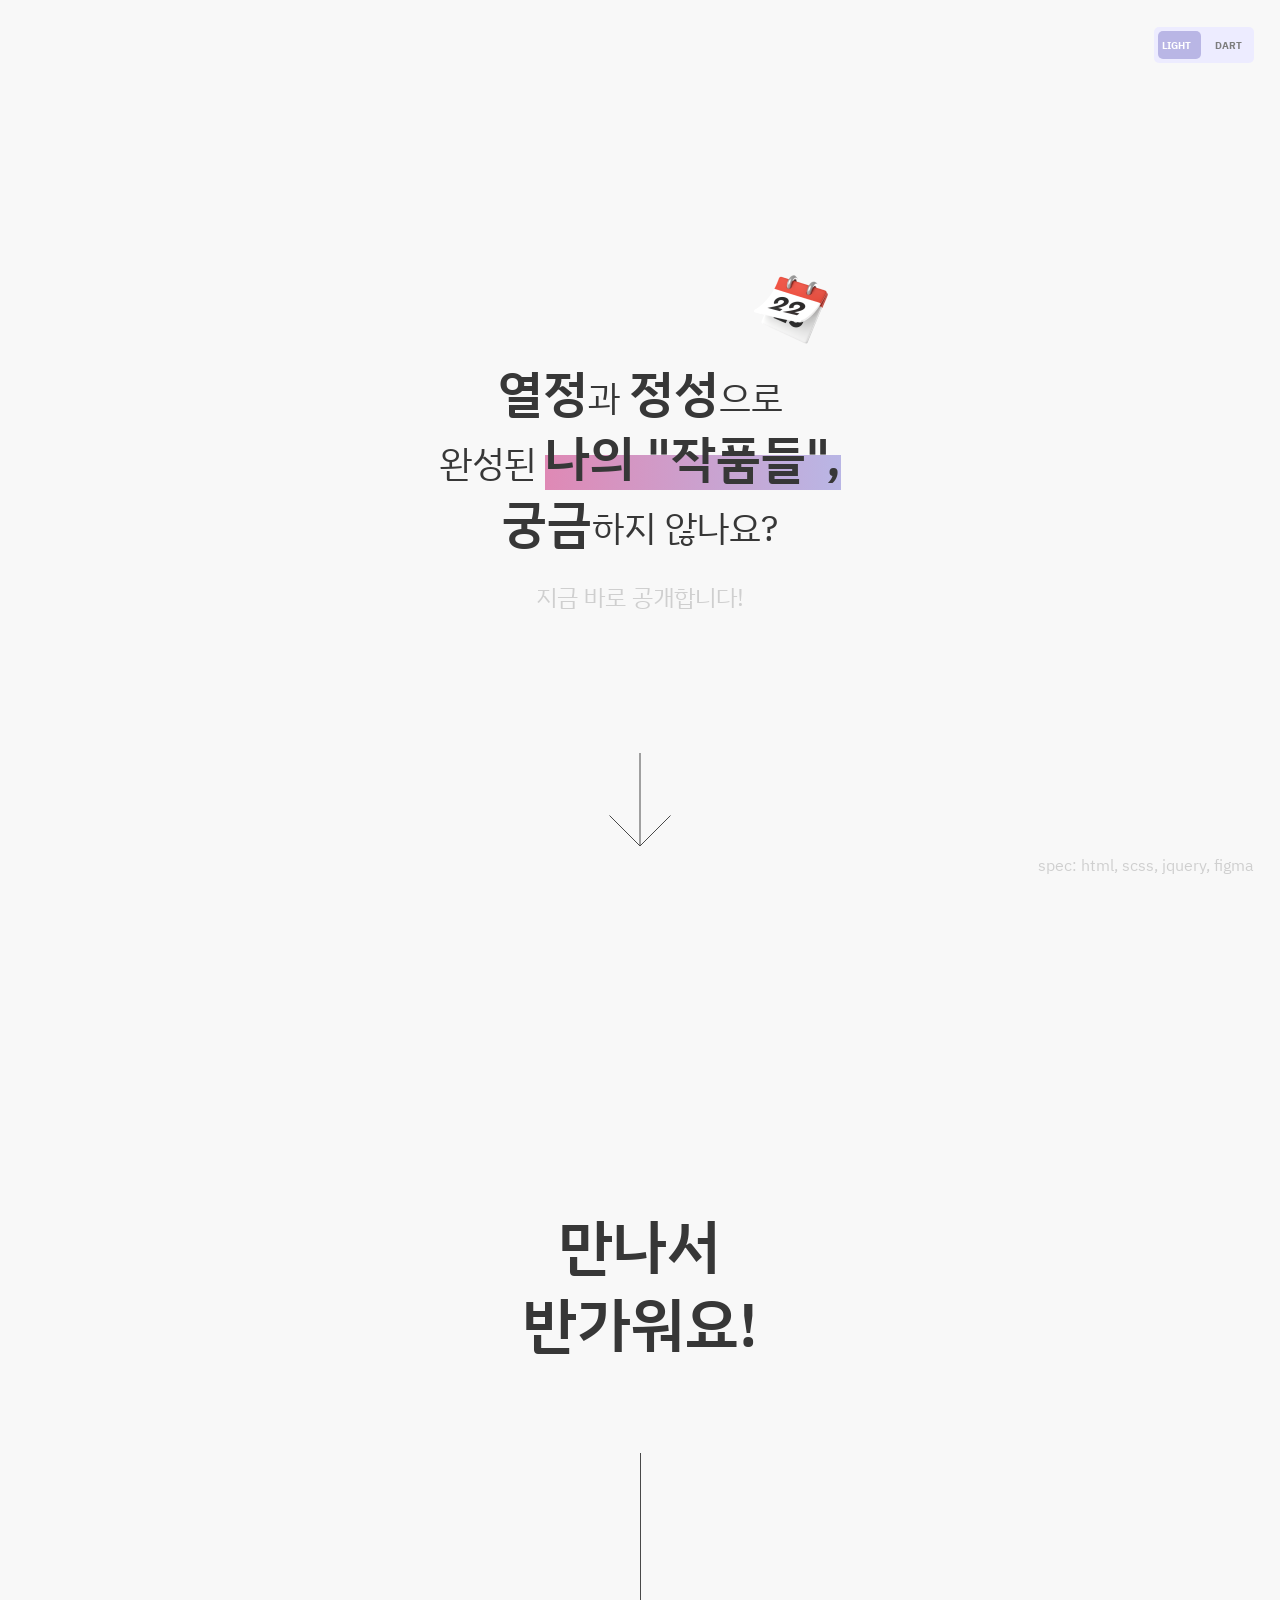
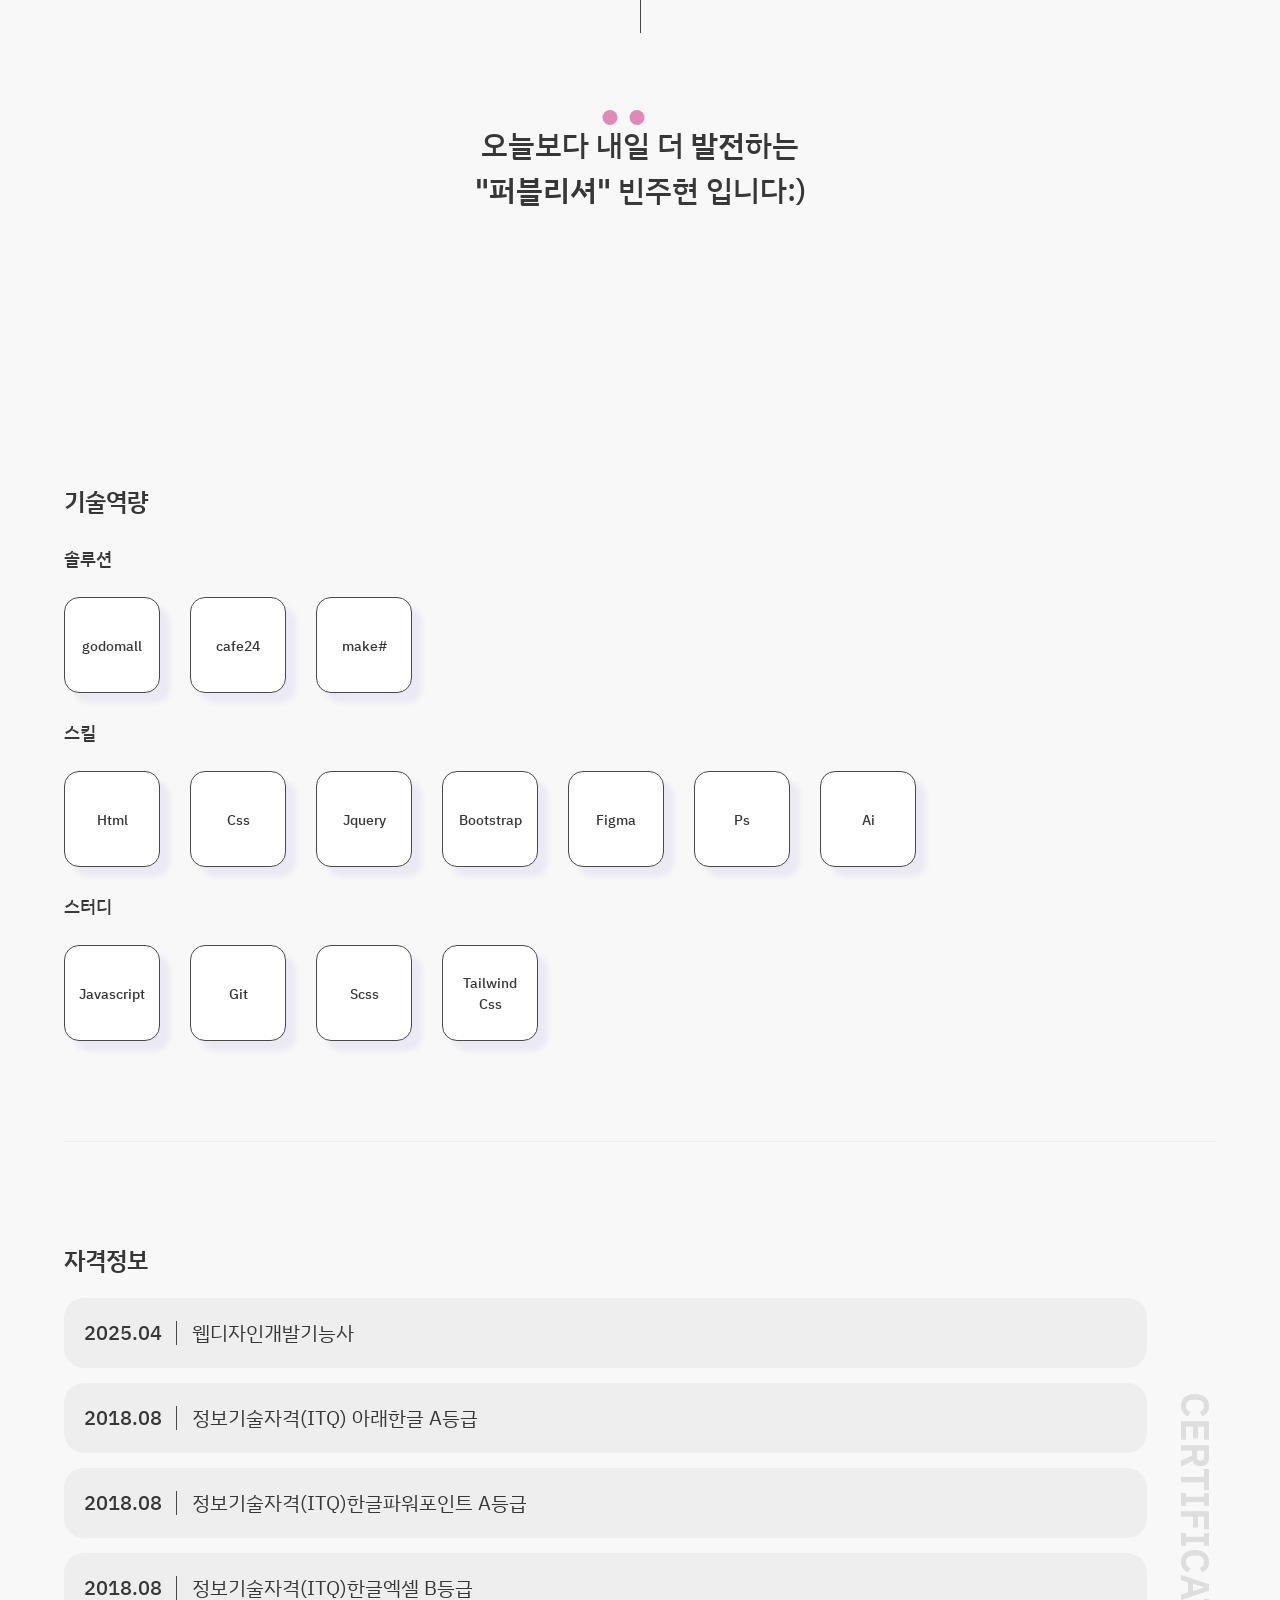
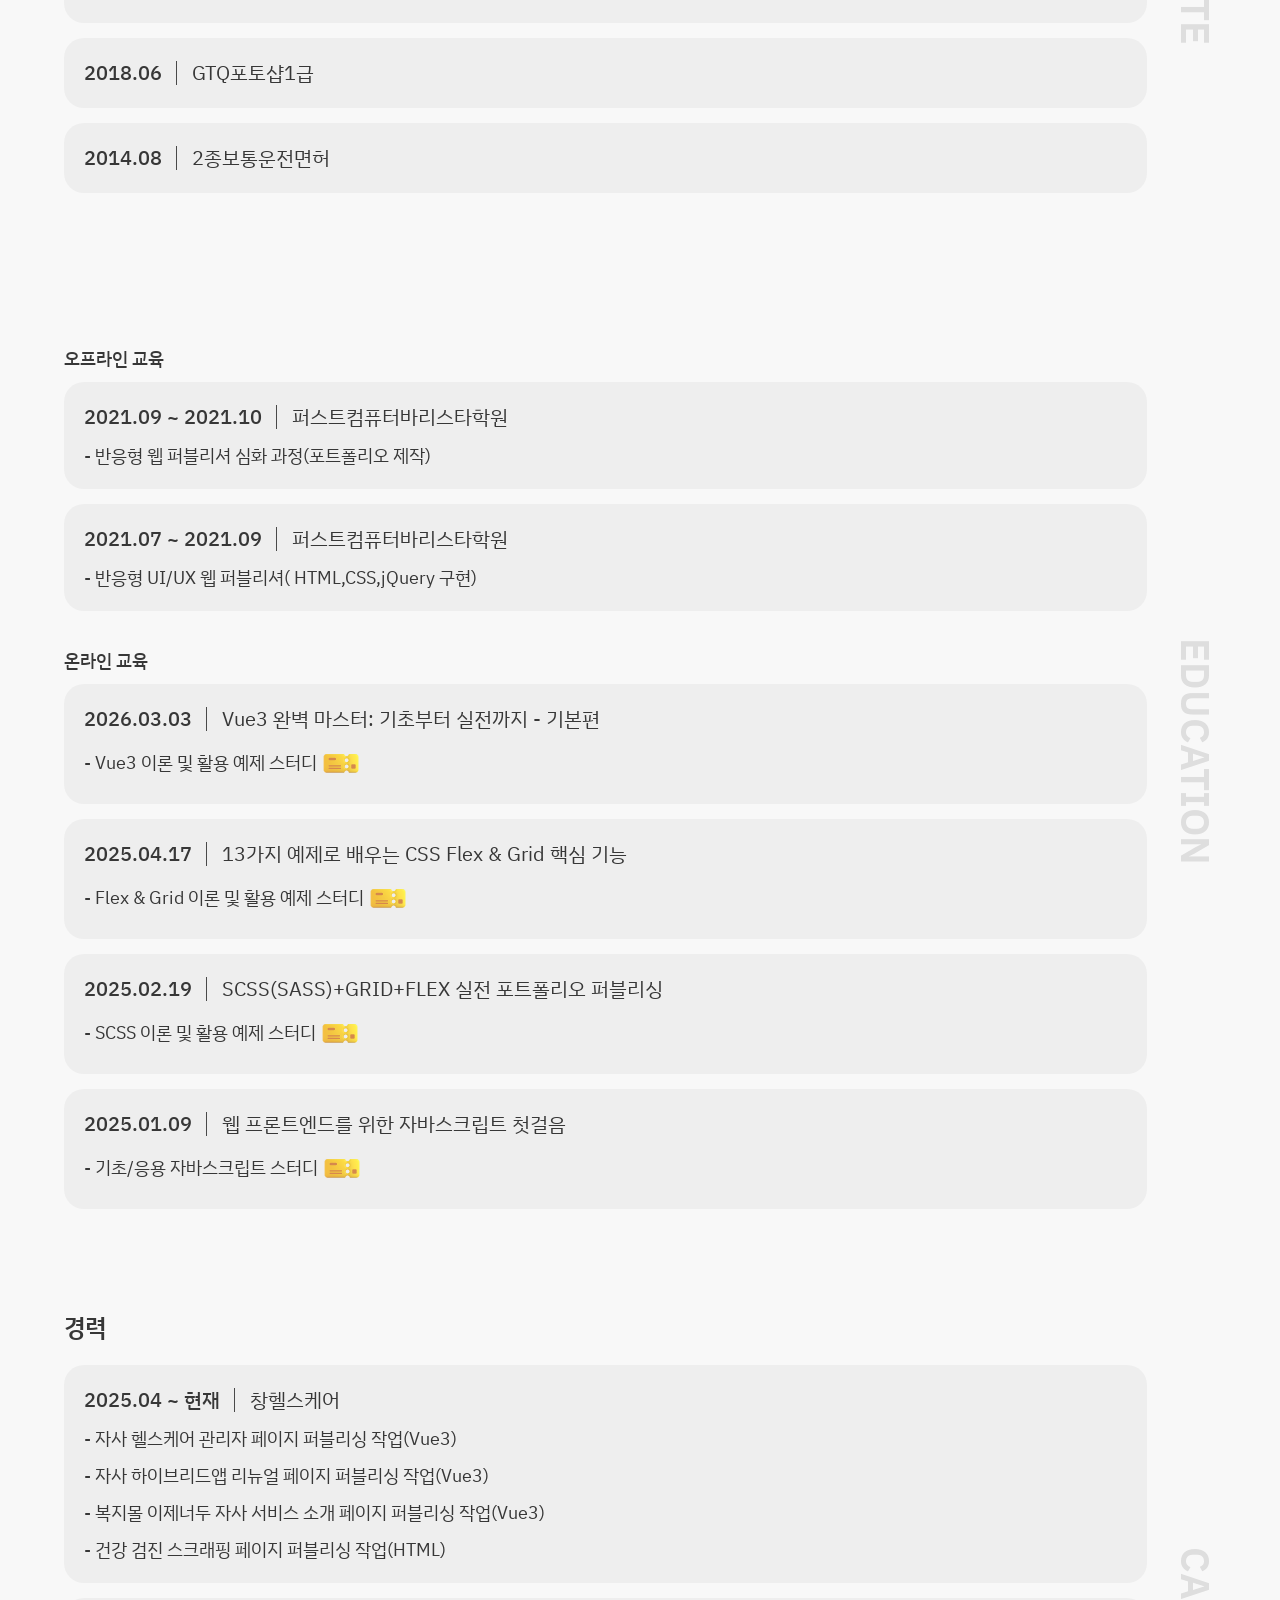
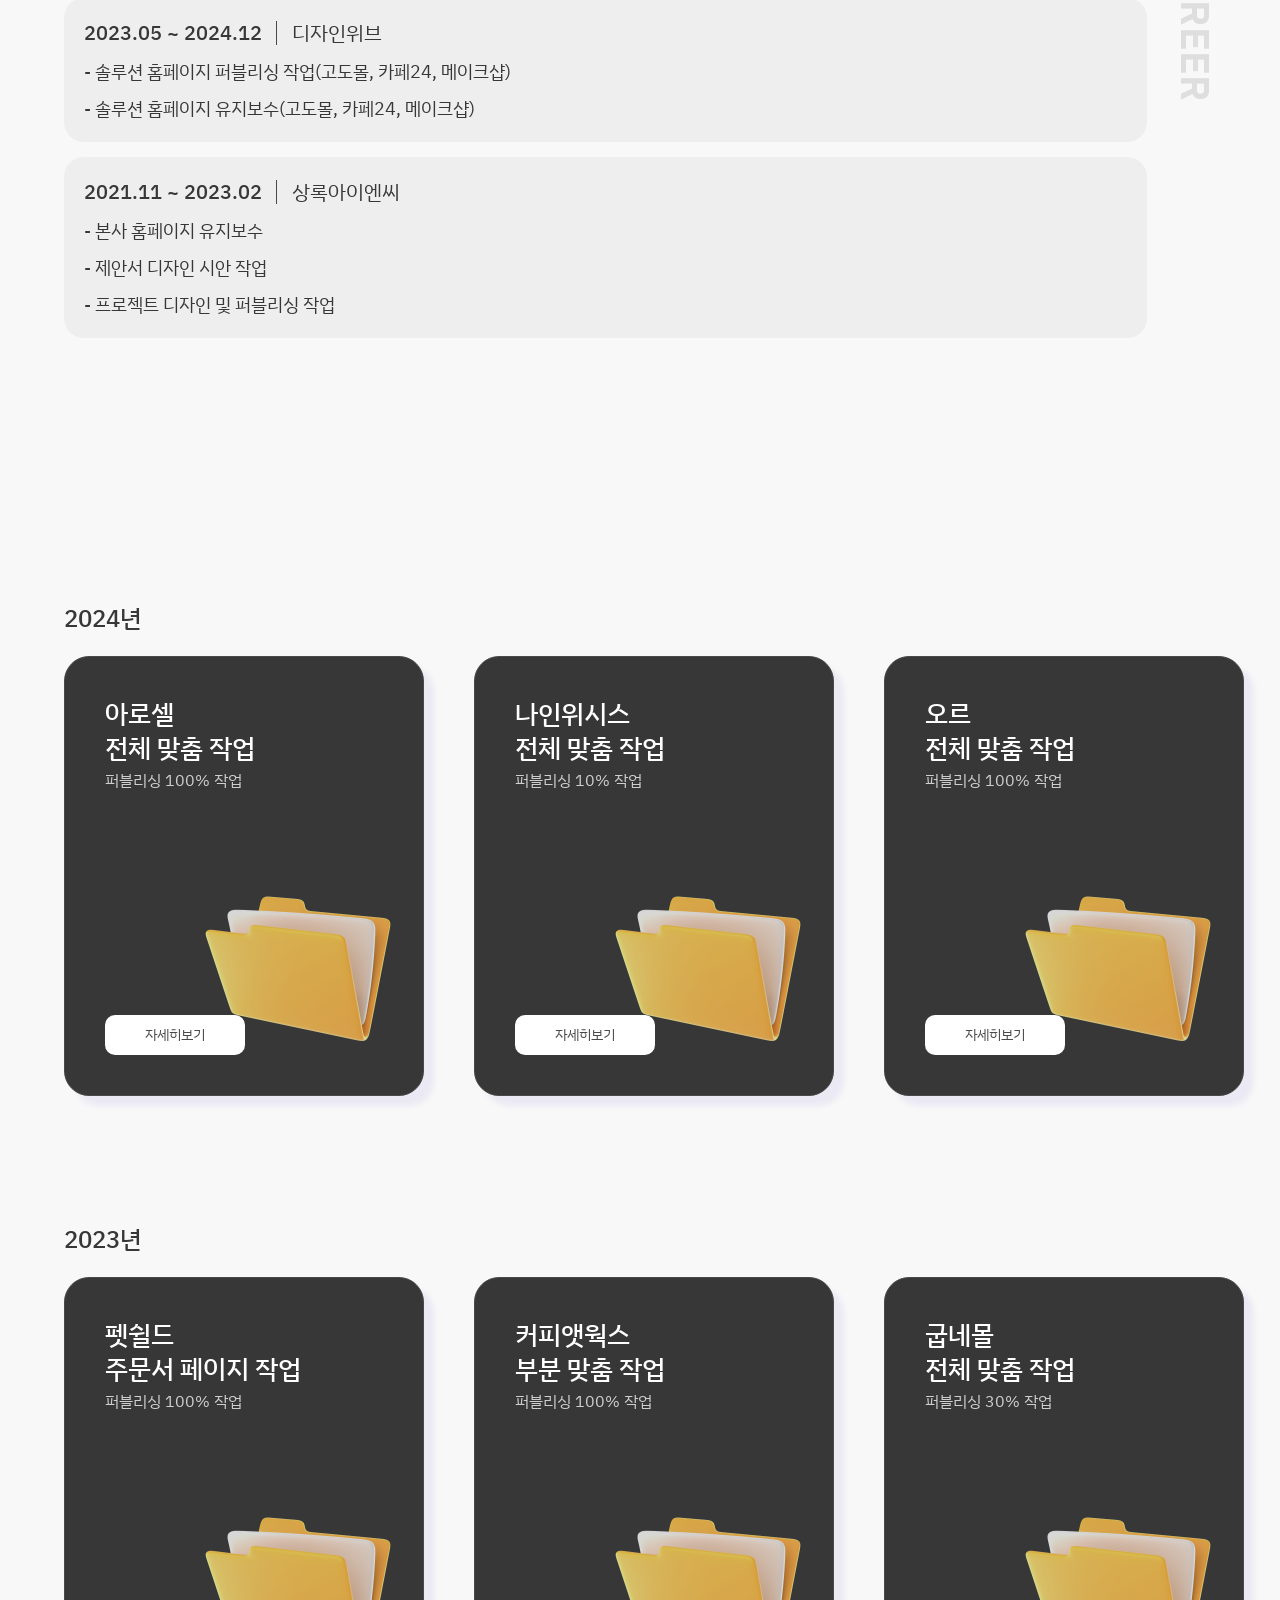
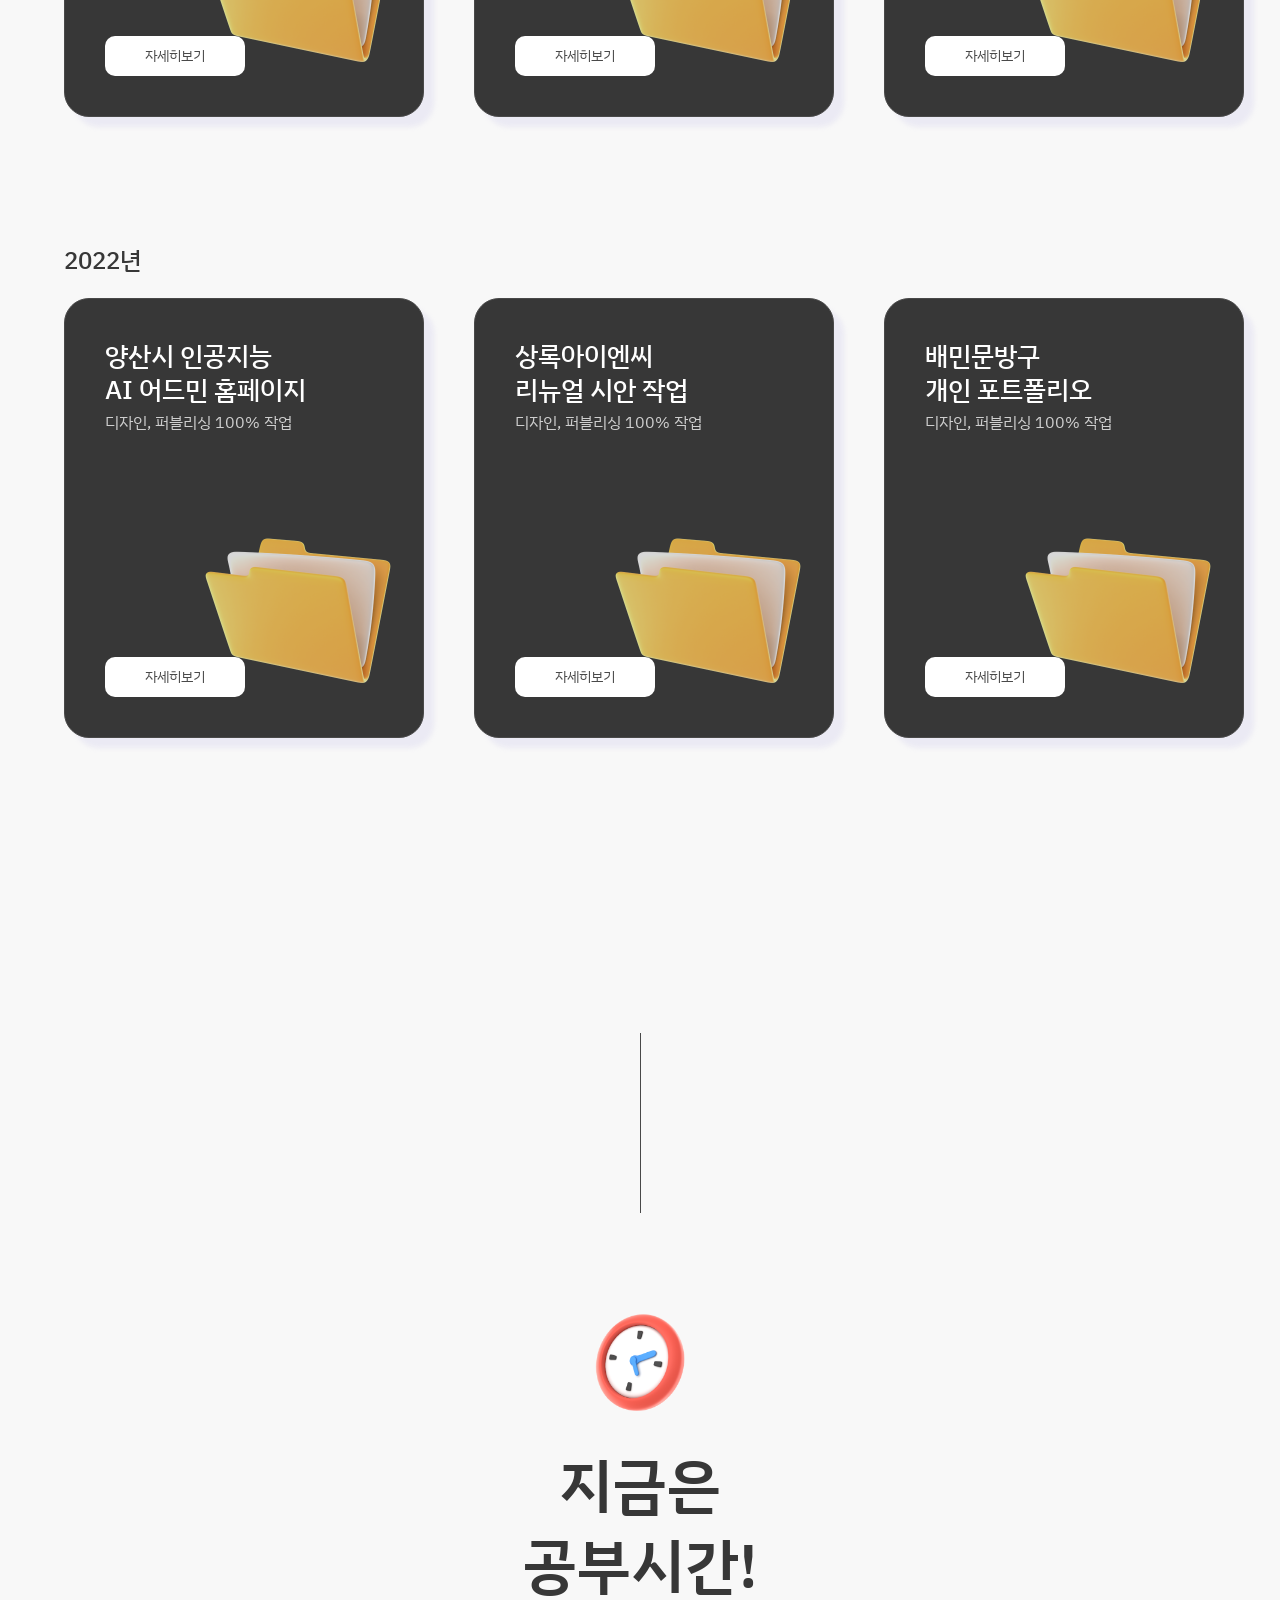
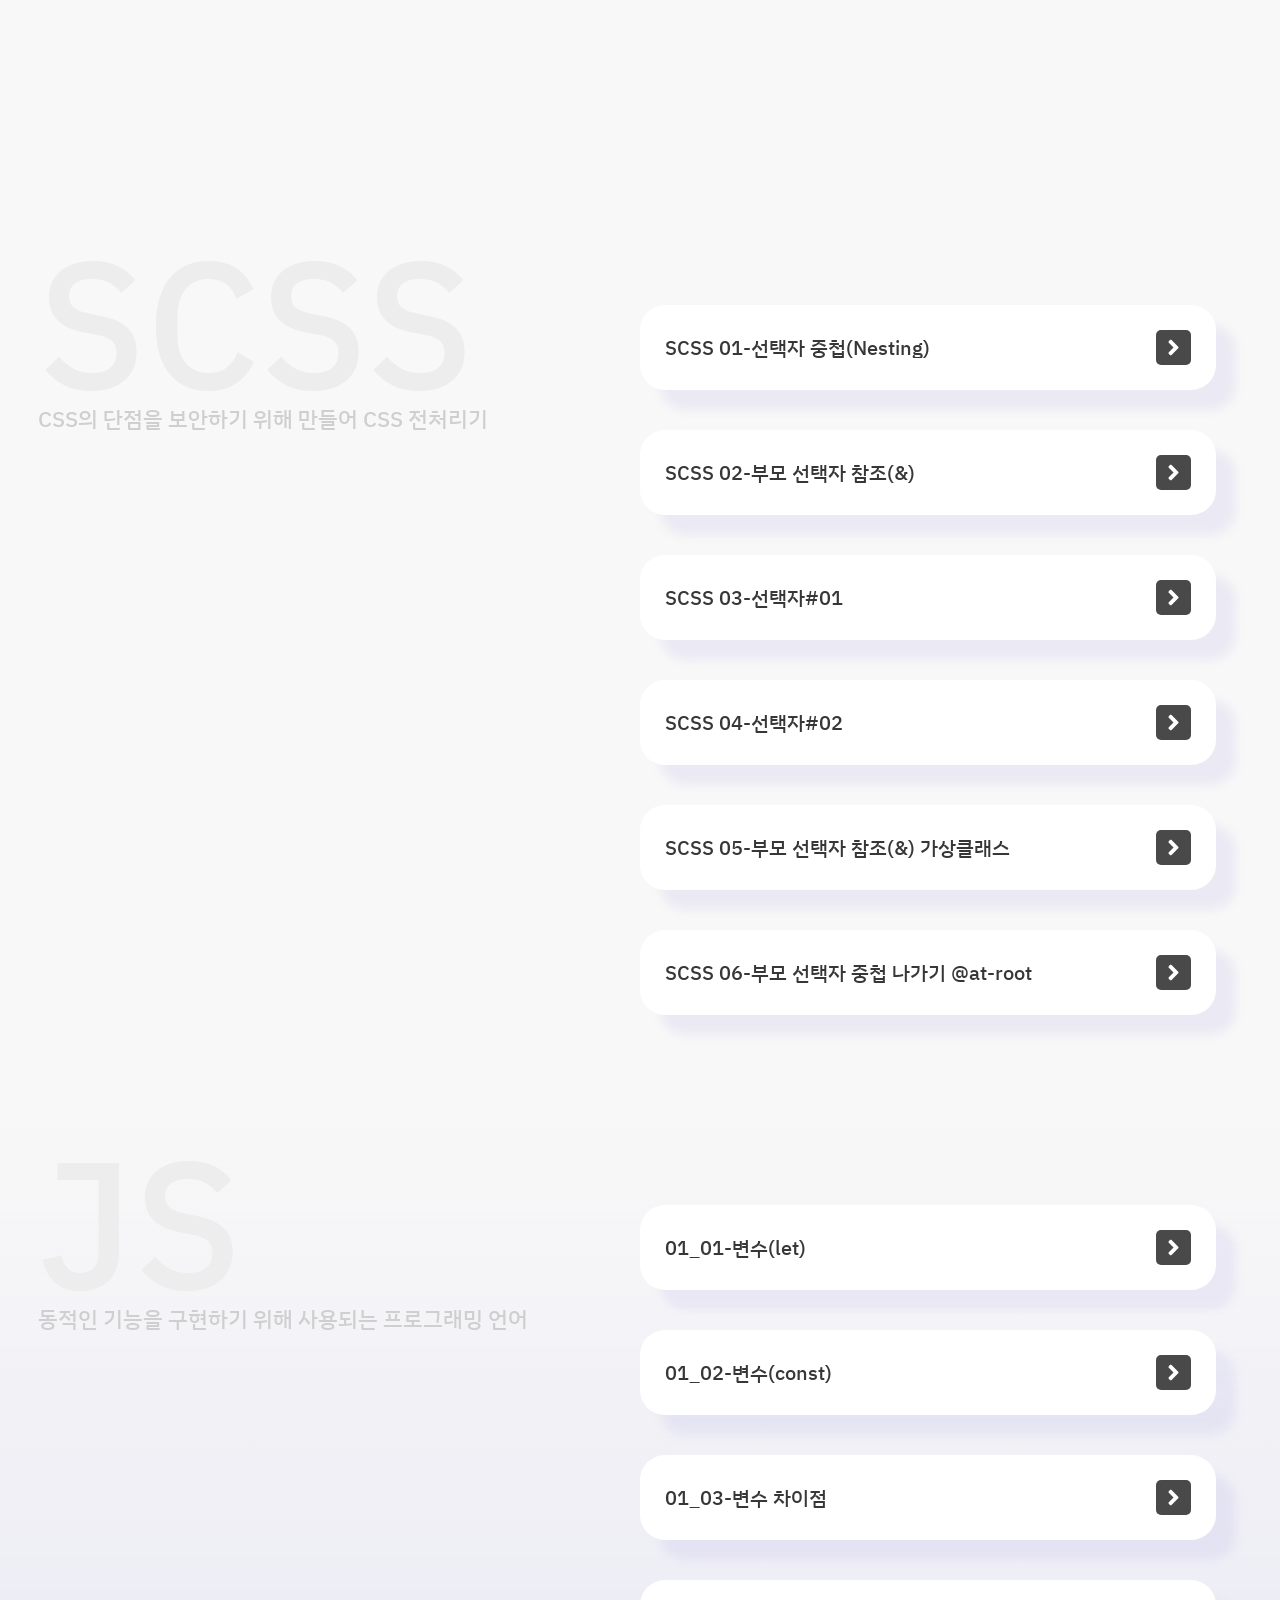
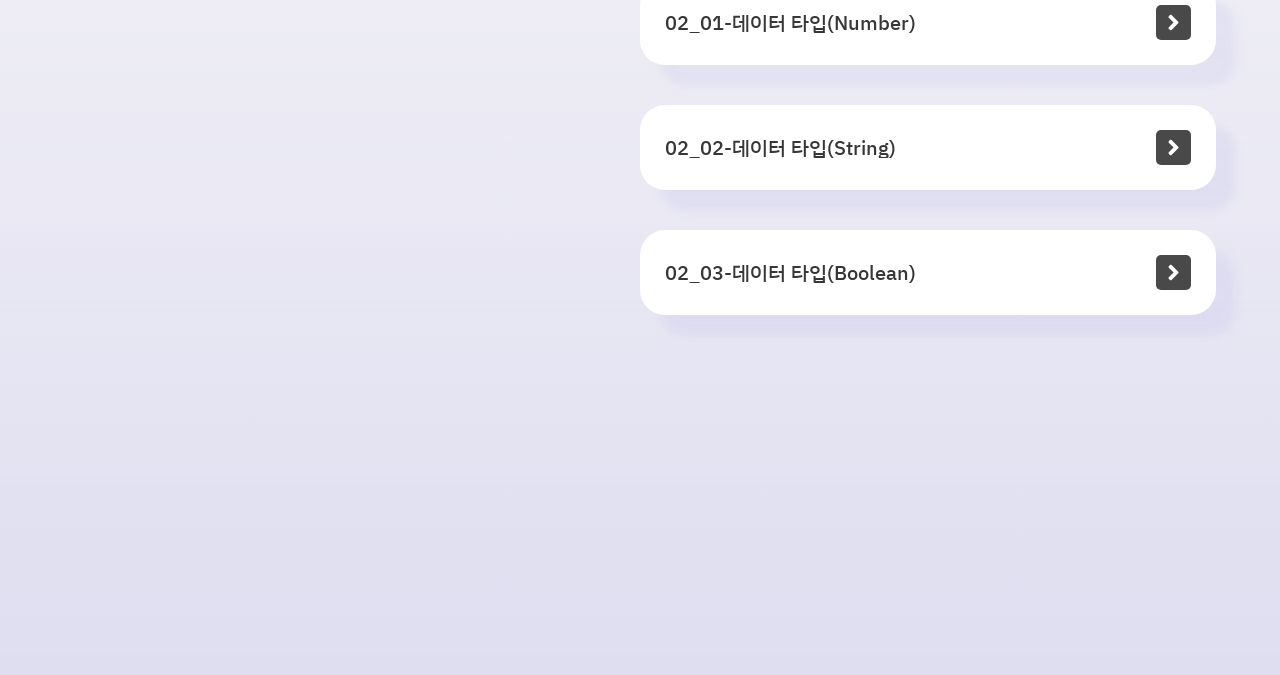
==== commit d1a34551: "커밋" ====
--- a/index.html
+++ b/index.html
@@ -30,7 +30,7 @@
     </div>
     <!-- // day&night -->
 
-    <p class="spec_info">spec: html, css, jquery, figma</p>
+    <p class="spec_info">spec: html, scss, jquery, figma</p>
 
     <!-- cnt01 -->
     <div class="cnt01_wrap wd1600">
--- a/css/main.css
+++ b/css/main.css
@@ -681,6 +681,10 @@
     border-radius: 5px;
 }
 
+.cnt04_wrap .cnt_section .article01 {
+    margin-top: 120px;
+}
+
 .cnt04_wrap .cnt_section .article02 {
     margin-top: 120px;
 }
@@ -1412,6 +1416,9 @@
 /* // 900px */
 /* 600px */
 @media (max-width: 600px) {
+    .spec_info {
+        display: none;
+    }
     .cnt01_wrap {
         padding-top: 35vh;
     }
